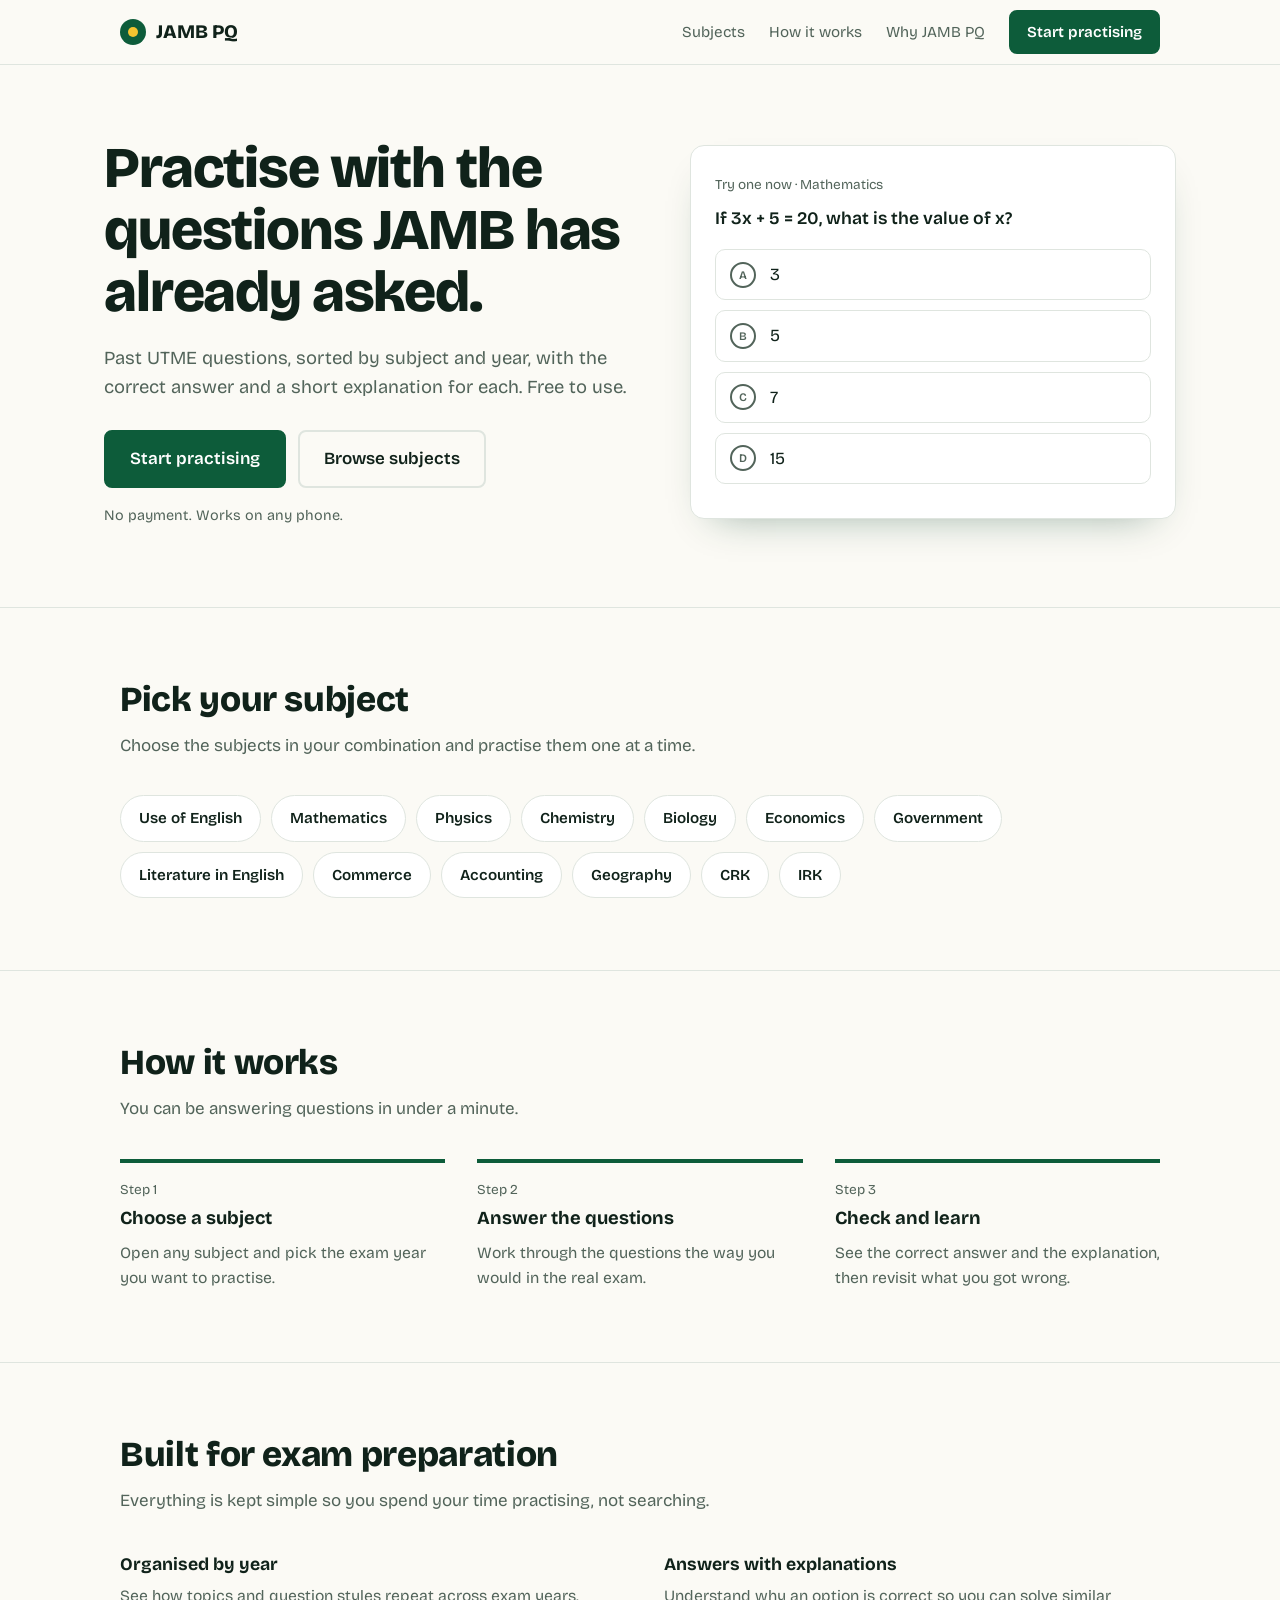
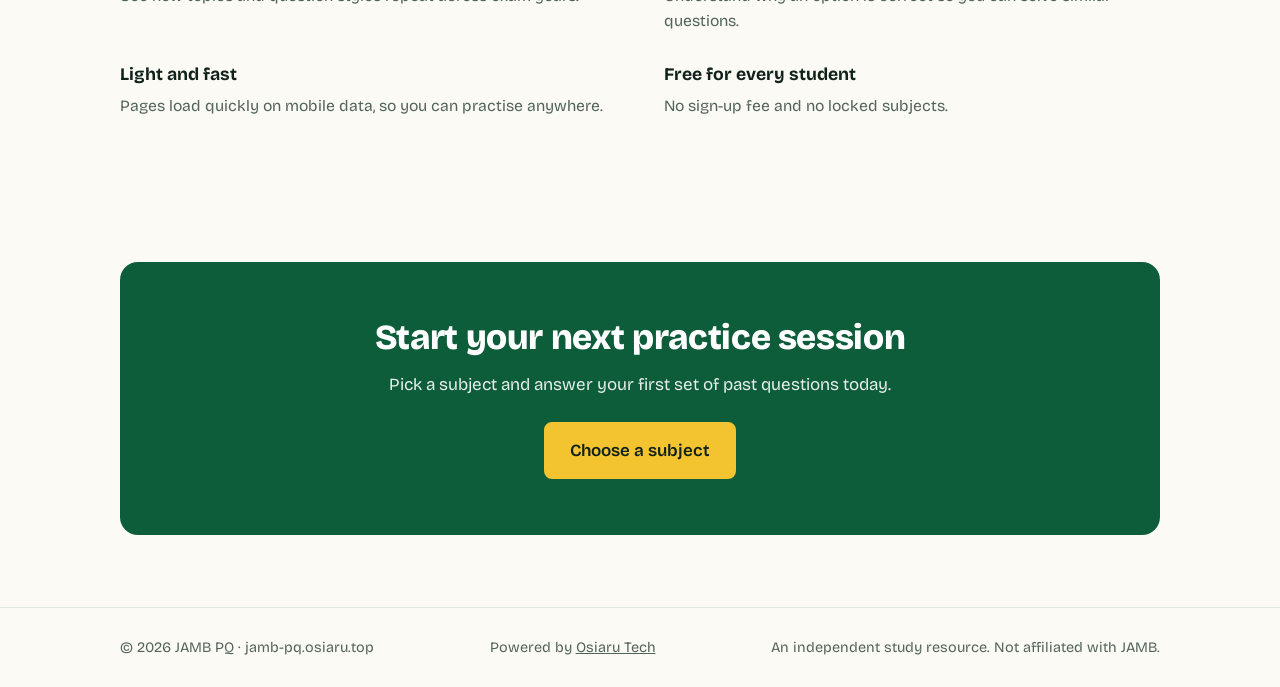
==== index.html @ 88b8f40a "s" ====
<!DOCTYPE html>
<html lang="en">
<head>
<meta charset="utf-8">
<meta name="viewport" content="width=device-width, initial-scale=1">
<title>JAMB Past Questions – Practise real exam questions, free</title>
<meta name="description" content="Practise JAMB UTME past questions by subject and year, with answers and explanations. Free.">
<link rel="preconnect" href="https://fonts.googleapis.com">
<link rel="preconnect" href="https://fonts.gstatic.com" crossorigin>
<link href="https://fonts.googleapis.com/css2?family=Bricolage+Grotesque:wght@400;600;800&display=swap" rel="stylesheet">
<style>
:root{
  --ink:#10221a; --muted:#52645a; --paper:#fbfaf5; --sheet:#ffffff;
  --green:#0d5c3a; --green-d:#08402a; --pencil:#f4c430; --line:#dfe5df;
  --ok:#0d7a44; --bad:#b3261e;
}
@media (prefers-color-scheme:dark){
  :root{--ink:#eef3ee; --muted:#a3b3a9; --paper:#0d1a13; --sheet:#14261c; --line:#26402f; --green:#2fa36b; --green-d:#53c78e;}
}
*{box-sizing:border-box;margin:0}
html{scroll-behavior:smooth}
body{font-family:"Bricolage Grotesque",system-ui,-apple-system,"Segoe UI",Roboto,sans-serif;background:var(--paper);color:var(--ink);line-height:1.6;font-size:17px}
a{color:inherit}
:focus-visible{outline:3px solid var(--pencil);outline-offset:3px}
.wrap{max-width:1080px;margin:0 auto;padding:0 20px}
header{border-bottom:1px solid var(--line)}
nav{display:flex;align-items:center;justify-content:space-between;height:64px}
.logo{font-weight:800;font-size:1.2rem;text-decoration:none;display:flex;align-items:center;gap:10px}
.logo i{width:26px;height:26px;border-radius:50%;background:var(--green);display:grid;place-items:center}
.logo i::after{content:"";width:10px;height:10px;border-radius:50%;background:var(--pencil)}
nav ul{display:flex;gap:24px;list-style:none;padding:0;align-items:center}
nav ul a{text-decoration:none;color:var(--muted);font-size:.95rem}
nav ul a:hover{color:var(--ink)}
.btn{display:inline-block;background:var(--green);color:#fff;font-weight:600;text-decoration:none;padding:13px 24px;border-radius:8px;border:2px solid var(--green);transition:background .15s}
.btn:hover{background:var(--green-d)}
.btn.ghost{background:transparent;color:var(--ink);border-color:var(--line)}
.btn.ghost:hover{border-color:var(--ink);background:transparent}
nav .btn{padding:8px 16px;color:#fff!important}

.hero{display:grid;grid-template-columns:1.05fr .95fr;gap:48px;align-items:center;padding:72px 4px 80px}
h1{font-size:clamp(2.2rem,5vw,3.6rem);line-height:1.08;font-weight:800;letter-spacing:-.02em}
.lead{color:var(--muted);font-size:1.15rem;margin:20px 0 28px;max-width:46ch}
.cta{display:flex;flex-wrap:wrap;gap:12px}
.note{margin-top:16px;font-size:.9rem;color:var(--muted)}

.sheet{background:var(--sheet);border:1px solid var(--line);border-radius:14px;padding:24px;box-shadow:0 18px 40px -24px rgba(8,64,42,.45)}
.sheet small{color:var(--muted);font-size:.85rem}
.sheet p.q{font-weight:600;font-size:1.1rem;margin:8px 0 16px}
.opt{display:flex;align-items:center;gap:14px;width:100%;text-align:left;font:inherit;color:inherit;background:transparent;border:1px solid var(--line);border-radius:10px;padding:11px 14px;margin-bottom:10px;cursor:pointer}
.opt:hover:not(:disabled){border-color:var(--green)}
.opt .b{flex:none;width:26px;height:26px;border-radius:50%;border:2px solid var(--muted);display:grid;place-items:center;font-size:.72rem;font-weight:600;color:var(--muted)}
.opt.right{border-color:var(--ok);background:rgba(13,122,68,.1)}
.opt.right .b{background:var(--ok);border-color:var(--ok);color:#fff}
.opt.wrong{border-color:var(--bad);background:rgba(179,38,30,.08)}
.opt.wrong .b{background:var(--bad);border-color:var(--bad);color:#fff}
.expl{display:none;margin-top:6px;font-size:.95rem;color:var(--muted);border-left:4px solid var(--pencil);padding-left:12px}
.expl.show{display:block}

section{padding:72px 0;border-top:1px solid var(--line)}
h2{font-size:clamp(1.6rem,3.2vw,2.2rem);line-height:1.15;font-weight:800;letter-spacing:-.01em;margin-bottom:12px}
.sub{color:var(--muted);max-width:56ch;margin-bottom:36px}

.subjects{display:flex;flex-wrap:wrap;gap:10px}
.subjects a{text-decoration:none;border:1px solid var(--line);background:var(--sheet);padding:10px 18px;border-radius:999px;font-weight:600;font-size:.95rem}
.subjects a:hover{border-color:var(--green);color:var(--green)}

.steps{display:grid;grid-template-columns:repeat(3,1fr);gap:32px;list-style:none;padding:0;counter-reset:s}
.steps li{counter-increment:s;padding-top:16px;border-top:4px solid var(--green)}
.steps li::before{content:"Step " counter(s);font-size:.85rem;color:var(--muted);display:block;margin-bottom:4px}
.steps h3{font-size:1.15rem;margin-bottom:6px}
.steps p{color:var(--muted);font-size:.98rem}

.feat{display:grid;grid-template-columns:repeat(2,1fr);gap:28px 48px}
.feat h3{font-size:1.1rem;margin-bottom:4px}
.feat p{color:var(--muted);font-size:.98rem}

.final{background:var(--green);color:#fff;border-radius:18px;padding:56px 32px;text-align:center;margin-bottom:72px}
.final h2{color:#fff}
.final p{opacity:.9;margin:0 auto 24px;max-width:48ch}
.final .btn{background:var(--pencil);border-color:var(--pencil);color:#10221a}
.final .btn:hover{background:#ffd75a}
footer{border-top:1px solid var(--line);padding:28px 0;color:var(--muted);font-size:.9rem}
footer .wrap{display:flex;flex-wrap:wrap;gap:12px;justify-content:space-between}

@media (max-width:820px){
  .hero{grid-template-columns:1fr;padding:48px 9px}
  .steps,.feat{grid-template-columns:1fr}
  nav ul li:not(:last-child){display:none}
  section{padding:56px 0}
}
@media (prefers-reduced-motion:reduce){html{scroll-behavior:auto}*{transition:none!important}}
</style>
</head>
<body>
<header>
  <div class="wrap">
    <nav aria-label="Main">
      <a class="logo" href="/"><i aria-hidden="true"></i>JAMB PQ</a>
      <ul>
        <li><a href="#subjects">Subjects</a></li>
        <li><a href="#how">How it works</a></li>
        <li><a href="#why">Why JAMB PQ</a></li>
        <li><a class="btn" href="#start">Start practising</a></li>
      </ul>
    </nav>
  </div>
</header>

<main>
  <div class="wrap hero">
    <div>
      <h1>Practise with the questions JAMB has already asked.</h1>
      <p class="lead">Past UTME questions, sorted by subject and year, with the correct answer and a short explanation for each. Free to use.</p>
      <div class="cta">
        <a class="btn" href="#start">Start practising</a>
        <a class="btn ghost" href="#subjects">Browse subjects</a>
      </div>
      <p class="note">No payment. Works on any phone.</p>
    </div>

    <div class="sheet" aria-label="Sample question">
      <small>Try one now &middot; Mathematics</small>
      <p class="q" id="qtext">If 3x + 5 = 20, what is the value of x?</p>
      <div id="opts" role="group" aria-labelledby="qtext">
        <button class="opt" data-k="A"><span class="b">A</span>3</button>
        <button class="opt" data-k="B"><span class="b">B</span>5</button>
        <button class="opt" data-k="C"><span class="b">C</span>7</button>
        <button class="opt" data-k="D"><span class="b">D</span>15</button>
      </div>
      <p class="expl" id="expl" aria-live="polite">Subtract 5 from both sides to get 3x = 15, then divide by 3. The answer is B, x = 5.</p>
    </div>
  </div>

  <section id="subjects">
    <div class="wrap">
      <h2>Pick your subject</h2>
      <p class="sub">Choose the subjects in your combination and practise them one at a time.</p>
      <div class="subjects">
        <a href="#start">Use of English</a><a href="#start">Mathematics</a><a href="#start">Physics</a>
        <a href="#start">Chemistry</a><a href="#start">Biology</a><a href="#start">Economics</a>
        <a href="#start">Government</a><a href="#start">Literature in English</a><a href="#start">Commerce</a>
        <a href="#start">Accounting</a><a href="#start">Geography</a><a href="#start">CRK</a><a href="#start">IRK</a>
      </div>
    </div>
  </section>

  <section id="how">
    <div class="wrap">
      <h2>How it works</h2>
      <p class="sub">You can be answering questions in under a minute.</p>
      <ol class="steps">
        <li><h3>Choose a subject</h3><p>Open any subject and pick the exam year you want to practise.</p></li>
        <li><h3>Answer the questions</h3><p>Work through the questions the way you would in the real exam.</p></li>
        <li><h3>Check and learn</h3><p>See the correct answer and the explanation, then revisit what you got wrong.</p></li>
      </ol>
    </div>
  </section>

  <section id="why">
    <div class="wrap">
      <h2>Built for exam preparation</h2>
      <p class="sub">Everything is kept simple so you spend your time practising, not searching.</p>
      <div class="feat">
        <div><h3>Organised by year</h3><p>See how topics and question styles repeat across exam years.</p></div>
        <div><h3>Answers with explanations</h3><p>Understand why an option is correct so you can solve similar questions.</p></div>
        <div><h3>Light and fast</h3><p>Pages load quickly on mobile data, so you can practise anywhere.</p></div>
        <div><h3>Free for every student</h3><p>No sign-up fee and no locked subjects.</p></div>
      </div>
    </div>
  </section>

  <section id="start" style="border-top:0;padding-bottom:0">
    <div class="wrap">
      <div class="final">
        <h2>Start your next practice session</h2>
        <p>Pick a subject and answer your first set of past questions today.</p>
        <a class="btn" href="#subjects">Choose a subject</a>
      </div>
    </div>
  </section>
</main>

<footer>
  <div class="wrap">
    <span>&copy; <span id="yr">2026</span> JAMB PQ &middot; jamb-pq.osiaru.top</span>
    <span>Powered by <a href="http://osiaru.top">Osiaru Tech</a></span>
    <span>An independent study resource. Not affiliated with JAMB.</span>
  </div>
</footer>

<script>
(function(){
  document.getElementById('yr').textContent = new Date().getFullYear();
  var opts = document.querySelectorAll('#opts .opt'), expl = document.getElementById('expl'), done = false;
  opts.forEach(function(o){
    o.addEventListener('click', function(){
      if(done) return; done = true;
      opts.forEach(function(x){ x.disabled = true; if(x.dataset.k === 'B') x.classList.add('right'); });
      if(o.dataset.k !== 'B') o.classList.add('wrong');
      expl.classList.add('show');
    });
  });
})();
</script>
</body>
</html>
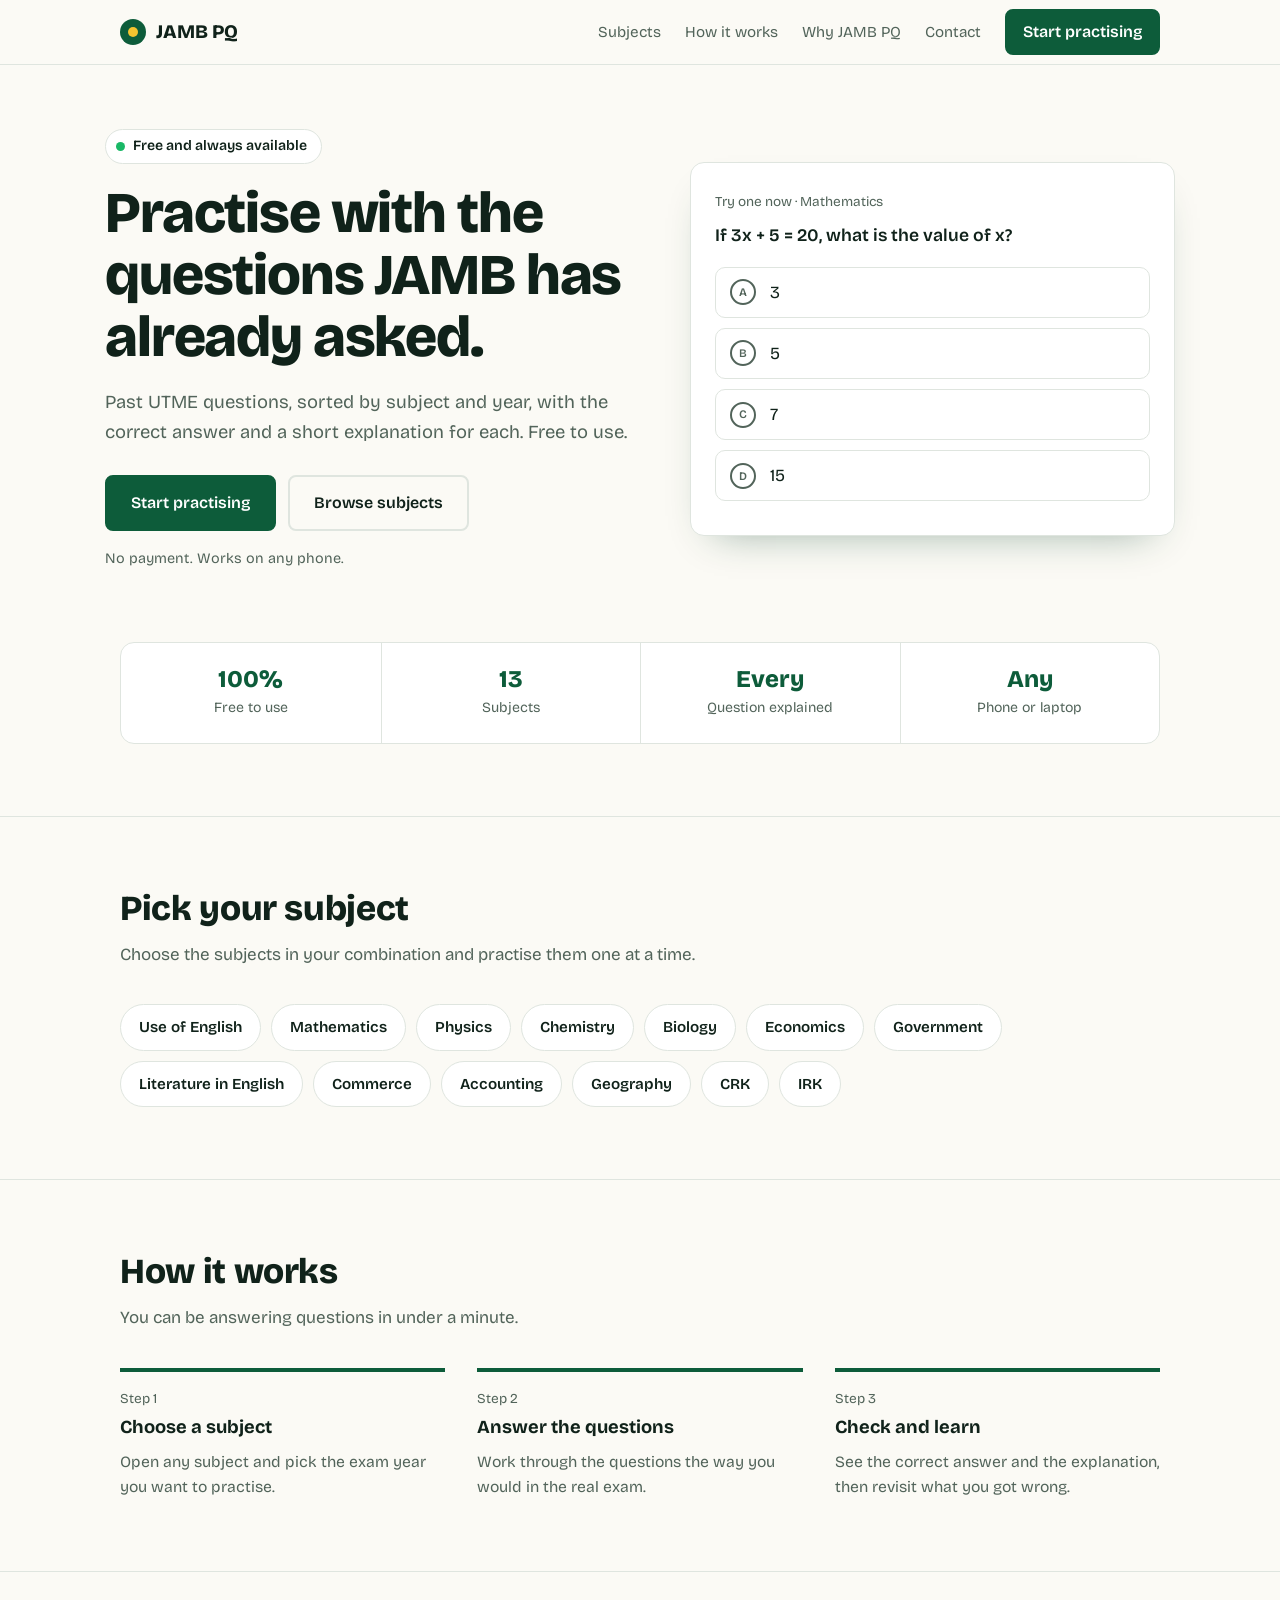
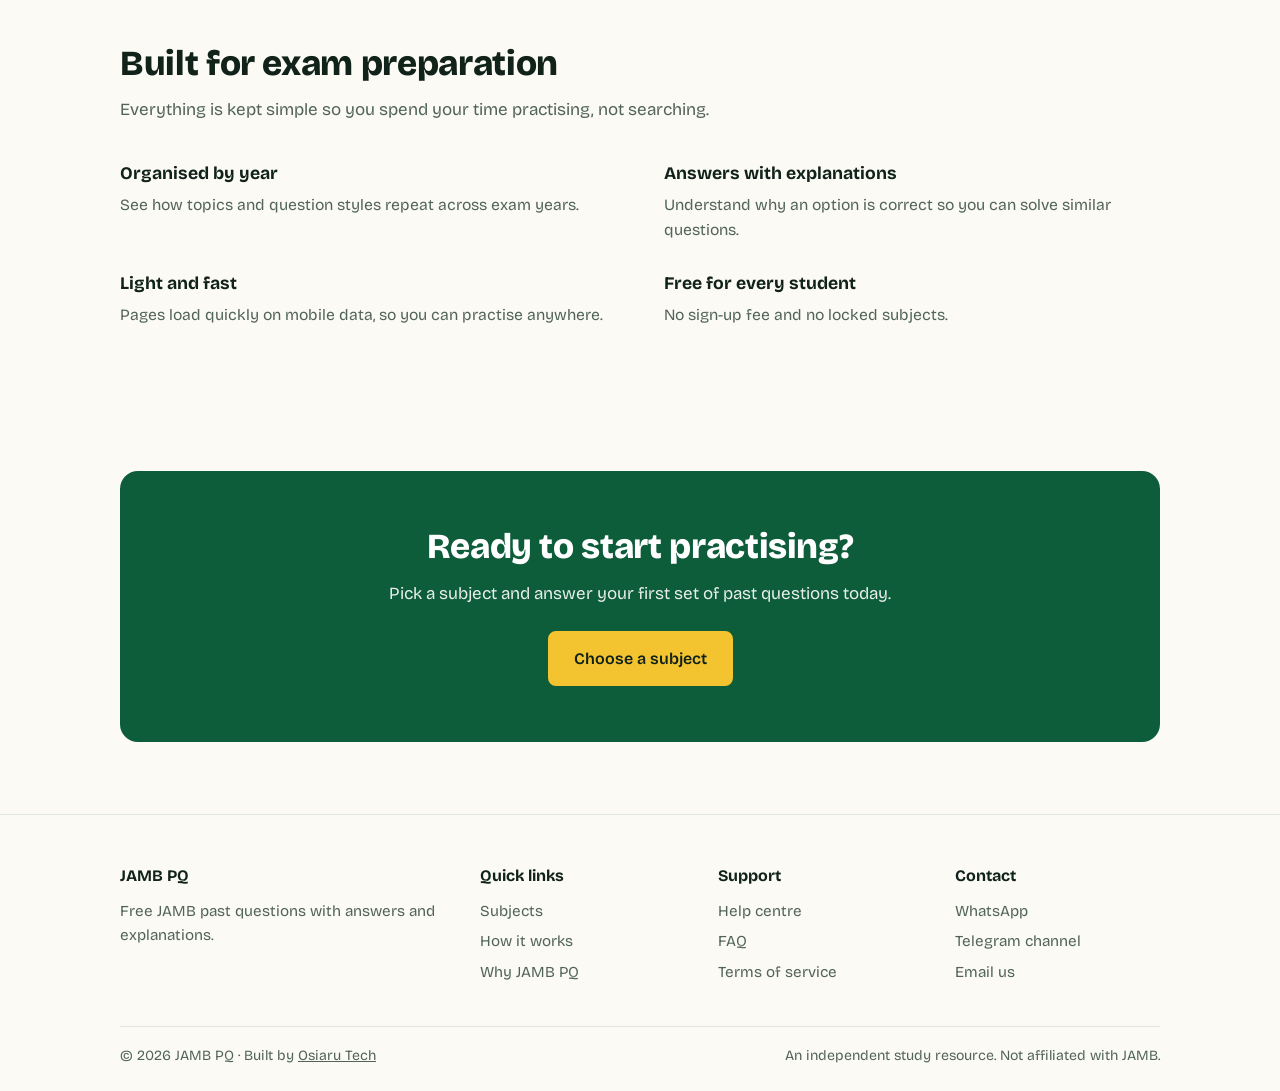
==== commit 448fbe7c: "app like" ====
--- a/index.html
+++ b/index.html
@@ -2,9 +2,41 @@
 <html lang="en">
 <head>
 <meta charset="utf-8">
-<meta name="viewport" content="width=device-width, initial-scale=1">
-<title>JAMB Past Questions – Practise real exam questions, free</title>
-<meta name="description" content="Practise JAMB UTME past questions by subject and year, with answers and explanations. Free.">
+<meta name="viewport" content="width=device-width, initial-scale=1, viewport-fit=cover">
+<meta http-equiv="X-UA-Compatible" content="IE=edge">
+<script>document.documentElement.className="js"</script>
+
+<title>Free JAMB Past Questions &amp; Answers | JAMB PQ</title>
+<meta name="description" content="Practise JAMB UTME past questions by subject and year, with answers and explanations. Free, and works on any phone.">
+<meta name="keywords" content="JAMB past questions, UTME past questions, JAMB practice, JAMB CBT, free JAMB questions">
+<meta name="author" content="Osiaru">
+<meta name="robots" content="index, follow">
+<link rel="canonical" href="https://jamb-pq.osiaru.top/">
+
+<meta property="og:title" content="Free JAMB Past Questions &amp; Answers | JAMB PQ">
+<meta property="og:description" content="Practise JAMB UTME past questions by subject and year, with answers and explanations.">
+<meta property="og:type" content="website">
+<meta property="og:url" content="https://jamb-pq.osiaru.top/">
+<meta property="og:image" content="https://jamb-pq.osiaru.top/img/og.png">
+<meta property="og:site_name" content="JAMB PQ">
+<meta name="twitter:card" content="summary_large_image">
+<meta name="twitter:title" content="Free JAMB Past Questions &amp; Answers | JAMB PQ">
+<meta name="twitter:description" content="Practise JAMB UTME past questions by subject and year, with answers and explanations.">
+<meta name="twitter:image" content="https://jamb-pq.osiaru.top/img/og.png">
+
+<meta name="theme-color" content="#0d5c3a">
+<meta name="format-detection" content="telephone=no">
+<meta name="mobile-web-app-capable" content="yes">
+<meta name="apple-mobile-web-app-capable" content="yes">
+<meta name="apple-mobile-web-app-title" content="JAMB PQ">
+<link rel="icon" href="./img/icon.png">
+<link rel="apple-touch-icon" href="./img/icon.png">
+<link rel="manifest" href="./manifest.json">
+
+<script type="application/ld+json">
+{"@context":"https://schema.org","@type":"WebSite","name":"JAMB PQ","url":"https://jamb-pq.osiaru.top/","description":"Free JAMB UTME past questions with answers and explanations."}
+</script>
+
 <link rel="preconnect" href="https://fonts.googleapis.com">
 <link rel="preconnect" href="https://fonts.gstatic.com" crossorigin>
 <link href="https://fonts.googleapis.com/css2?family=Bricolage+Grotesque:wght@400;600;800&display=swap" rel="stylesheet">
@@ -12,32 +44,42 @@
 :root{
   --ink:#10221a; --muted:#52645a; --paper:#fbfaf5; --sheet:#ffffff;
   --green:#0d5c3a; --green-d:#08402a; --pencil:#f4c430; --line:#dfe5df;
-  --ok:#0d7a44; --bad:#b3261e;
+  --ok:#0d7a44; --bad:#b3261e; --live:#19b866;
 }
 @media (prefers-color-scheme:dark){
   :root{--ink:#eef3ee; --muted:#a3b3a9; --paper:#0d1a13; --sheet:#14261c; --line:#26402f; --green:#2fa36b; --green-d:#53c78e;}
 }
 *{box-sizing:border-box;margin:0}
-html{scroll-behavior:smooth}
-body{font-family:"Bricolage Grotesque",system-ui,-apple-system,"Segoe UI",Roboto,sans-serif;background:var(--paper);color:var(--ink);line-height:1.6;font-size:17px}
+html{scroll-behavior:smooth;-webkit-text-size-adjust:100%;scroll-padding-top:72px}
+body{font-family:"Bricolage Grotesque",system-ui,-apple-system,"Segoe UI",Roboto,sans-serif;background:var(--paper);color:var(--ink);line-height:1.6;font-size:17px;overflow-x:hidden;padding-left:env(safe-area-inset-left);padding-right:env(safe-area-inset-right);padding-bottom:env(safe-area-inset-bottom)}
 a{color:inherit}
 :focus-visible{outline:3px solid var(--pencil);outline-offset:3px}
+.opt,.btn,.subjects a{-webkit-tap-highlight-color:transparent;touch-action:manipulation}
 .wrap{max-width:1080px;margin:0 auto;padding:0 20px}
-header{border-bottom:1px solid var(--line)}
-nav{display:flex;align-items:center;justify-content:space-between;height:64px}
+
+/* header: sticky, lifts on scroll */
+header{position:sticky;top:0;z-index:20;border-bottom:1px solid var(--line);background:color-mix(in srgb,var(--paper) 94%,transparent);transition:box-shadow .2s}
+header.scrolled{box-shadow:0 6px 20px -12px rgba(8,64,42,.5);-webkit-backdrop-filter:blur(10px);backdrop-filter:blur(10px)}
+nav{display:flex;align-items:center;justify-content:space-between;height:64px;position:relative}
 .logo{font-weight:800;font-size:1.2rem;text-decoration:none;display:flex;align-items:center;gap:10px}
 .logo i{width:26px;height:26px;border-radius:50%;background:var(--green);display:grid;place-items:center}
 .logo i::after{content:"";width:10px;height:10px;border-radius:50%;background:var(--pencil)}
 nav ul{display:flex;gap:24px;list-style:none;padding:0;align-items:center}
 nav ul a{text-decoration:none;color:var(--muted);font-size:.95rem}
 nav ul a:hover{color:var(--ink)}
-.btn{display:inline-block;background:var(--green);color:#fff;font-weight:600;text-decoration:none;padding:13px 24px;border-radius:8px;border:2px solid var(--green);transition:background .15s}
+.menu-btn{display:none;background:transparent;border:1px solid var(--line);color:var(--ink);width:44px;height:44px;border-radius:10px;cursor:pointer;align-items:center;justify-content:center}
+.menu-btn svg{width:22px;height:22px}
+.btn{display:inline-block;background:var(--green);color:#fff;font-weight:600;text-decoration:none;padding:13px 24px;border-radius:8px;border:2px solid var(--green);transition:background .15s;font-family:inherit;font-size:1rem;cursor:pointer}
 .btn:hover{background:var(--green-d)}
 .btn.ghost{background:transparent;color:var(--ink);border-color:var(--line)}
 .btn.ghost:hover{border-color:var(--ink);background:transparent}
 nav .btn{padding:8px 16px;color:#fff!important}
 
-.hero{display:grid;grid-template-columns:1.05fr .95fr;gap:48px;align-items:center;padding:72px 4px 80px}
+/* hero */
+.hero{display:grid;grid-template-columns:1.05fr .95fr;gap:48px;align-items:center;padding:64px 5px 72px}
+.badge{display:inline-flex;align-items:center;gap:8px;border:1px solid var(--line);background:var(--sheet);border-radius:999px;padding:5px 14px 5px 10px;font-size:.88rem;font-weight:600;margin-bottom:18px}
+.badge i{width:9px;height:9px;border-radius:50%;background:var(--live);animation:pulse 2s infinite}
+@keyframes pulse{0%{box-shadow:0 0 0 0 rgba(25,184,102,.55)}70%{box-shadow:0 0 0 8px rgba(25,184,102,0)}100%{box-shadow:0 0 0 0 rgba(25,184,102,0)}}
 h1{font-size:clamp(2.2rem,5vw,3.6rem);line-height:1.08;font-weight:800;letter-spacing:-.02em}
 .lead{color:var(--muted);font-size:1.15rem;margin:20px 0 28px;max-width:46ch}
 .cta{display:flex;flex-wrap:wrap;gap:12px}
@@ -56,6 +98,13 @@
 .expl{display:none;margin-top:6px;font-size:.95rem;color:var(--muted);border-left:4px solid var(--pencil);padding-left:12px}
 .expl.show{display:block}
 
+/* stats bar */
+.stats{display:grid;grid-template-columns:repeat(4,1fr);border:1px solid var(--line);background:var(--sheet);border-radius:14px;margin-bottom:72px}
+.stats div{padding:22px 16px;text-align:center;border-left:1px solid var(--line)}
+.stats div:first-child{border-left:0}
+.stats b{display:block;font-size:1.5rem;font-weight:800;color:var(--green);line-height:1.2}
+.stats span{font-size:.88rem;color:var(--muted)}
+
 section{padding:72px 0;border-top:1px solid var(--line)}
 h2{font-size:clamp(1.6rem,3.2vw,2.2rem);line-height:1.15;font-weight:800;letter-spacing:-.01em;margin-bottom:12px}
 .sub{color:var(--muted);max-width:56ch;margin-bottom:36px}
@@ -63,6 +112,7 @@
 .subjects{display:flex;flex-wrap:wrap;gap:10px}
 .subjects a{text-decoration:none;border:1px solid var(--line);background:var(--sheet);padding:10px 18px;border-radius:999px;font-weight:600;font-size:.95rem}
 .subjects a:hover{border-color:var(--green);color:var(--green)}
+.subjects .loading{color:var(--muted);font-weight:400}
 
 .steps{display:grid;grid-template-columns:repeat(3,1fr);gap:32px;list-style:none;padding:0;counter-reset:s}
 .steps li{counter-increment:s;padding-top:16px;border-top:4px solid var(--green)}
@@ -79,27 +129,90 @@
 .final p{opacity:.9;margin:0 auto 24px;max-width:48ch}
 .final .btn{background:var(--pencil);border-color:var(--pencil);color:#10221a}
 .final .btn:hover{background:#ffd75a}
-footer{border-top:1px solid var(--line);padding:28px 0;color:var(--muted);font-size:.9rem}
-footer .wrap{display:flex;flex-wrap:wrap;gap:12px;justify-content:space-between}
+
+/* footer */
+footer{border-top:1px solid var(--line);padding:48px 0 24px;color:var(--muted);font-size:.95rem}
+.fcols{display:grid;grid-template-columns:1.6fr 1fr 1fr 1fr;gap:32px}
+.fcols h3{color:var(--ink);font-size:1rem;margin-bottom:10px}
+.fcols ul{list-style:none;padding:0}
+.fcols li{margin-bottom:6px}
+.fcols a{text-decoration:none}
+.fcols a:hover{color:var(--green);text-decoration:underline}
+.fbrand p{max-width:34ch;margin-top:8px}
+.fbottom{margin-top:36px;padding-top:18px;border-top:1px solid var(--line);display:flex;flex-wrap:wrap;gap:8px 16px;justify-content:space-between;font-size:.88rem}
+
+/* install banner */
+.install{position:fixed;left:12px;right:12px;bottom:calc(12px + env(safe-area-inset-bottom));max-width:440px;margin:0 auto;z-index:30;background:var(--sheet);border:1px solid var(--line);border-radius:14px;box-shadow:0 14px 40px -12px rgba(0,0,0,.35);padding:12px 12px 12px 16px;display:none;align-items:center;gap:12px}
+.install.show{display:flex}
+.install p{flex:1;font-size:.92rem;line-height:1.35}
+.install .btn{padding:9px 16px;font-size:.92rem}
+.install button.x{background:transparent;border:0;color:var(--muted);font-size:1.1rem;cursor:pointer;width:32px;height:32px}
+
+/* scroll reveal (only when JS is on) */
+.js .fade-in{opacity:0;transform:translateY(14px);transition:opacity .5s ease,transform .5s ease}
+.js .fade-in.in{opacity:1;transform:none}
 
 @media (max-width:820px){
-  .hero{grid-template-columns:1fr;padding:48px 9px}
+  .hero{grid-template-columns:1fr;gap:32px;padding:36px 9px 48px}
   .steps,.feat{grid-template-columns:1fr}
-  nav ul li:not(:last-child){display:none}
-  section{padding:56px 0}
+  .steps{gap:24px}
+  .feat{gap:22px}
+  section{padding:48px 0}
+  .sub{margin-bottom:24px}
+  .stats{grid-template-columns:repeat(2,1fr);margin-bottom:48px}
+  .stats div:nth-child(3){border-left:0}
+  .stats div:nth-child(n+3){border-top:1px solid var(--line)}
+  .fcols{grid-template-columns:1fr 1fr}
+  .fbrand{grid-column:1/-1}
+  .menu-btn{display:inline-flex}
+  nav ul{display:none;position:absolute;top:100%;left:-20px;right:-20px;flex-direction:column;align-items:stretch;gap:0;background:var(--paper);border-bottom:1px solid var(--line);box-shadow:0 14px 24px -14px rgba(8,64,42,.4);padding:8px 20px 16px}
+  nav ul.open{display:flex}
+  nav ul li a{display:block;padding:13px 4px;font-size:1.05rem}
+  nav ul li:last-child{margin-top:8px}
+  nav ul li:last-child a{text-align:center;padding:14px}
 }
-@media (prefers-reduced-motion:reduce){html{scroll-behavior:auto}*{transition:none!important}}
+@media (max-width:560px){
+  body{font-size:16px}
+  .wrap{padding:0 16px}
+  nav{height:56px}
+  nav ul{left:-16px;right:-16px;padding:8px 16px 16px}
+  .logo{font-size:1.1rem}
+  h1{font-size:2.05rem;line-height:1.12}
+  .lead{font-size:1.05rem;margin:14px 0 22px}
+  .cta{flex-direction:column}
+  .cta .btn{width:100%;text-align:center;padding:15px 20px}
+  .note{text-align:center}
+  .sheet{padding:18px 16px;border-radius:12px}
+  .sheet p.q{font-size:1.05rem}
+  .opt{min-height:50px;padding:10px 12px;gap:12px}
+  .subjects{gap:8px}
+  .subjects a{padding:9px 14px;font-size:.9rem}
+  .steps li{padding-top:12px}
+  .final{padding:40px 20px;margin-bottom:48px;border-radius:14px}
+  .final .btn{width:100%;text-align:center}
+  .fcols{grid-template-columns:1fr}
+  footer{padding-top:36px}
+}
+@media (prefers-reduced-motion:reduce){
+  html{scroll-behavior:auto}
+  *{transition:none!important;animation:none!important}
+  .js .fade-in{opacity:1;transform:none}
+}
 </style>
 </head>
 <body>
-<header>
+<header id="mainHeader">
   <div class="wrap">
     <nav aria-label="Main">
       <a class="logo" href="/"><i aria-hidden="true"></i>JAMB PQ</a>
-      <ul>
+      <button class="menu-btn" id="menuBtn" aria-label="Open menu" aria-expanded="false" aria-controls="navList">
+        <svg viewBox="0 0 24 24" fill="none" stroke="currentColor" stroke-width="2.2" stroke-linecap="round" aria-hidden="true"><path d="M4 7h16M4 12h16M4 17h16"/></svg>
+      </button>
+      <ul id="navList">
         <li><a href="#subjects">Subjects</a></li>
         <li><a href="#how">How it works</a></li>
         <li><a href="#why">Why JAMB PQ</a></li>
+        <li><a href="#contact">Contact</a></li>
         <li><a class="btn" href="#start">Start practising</a></li>
       </ul>
     </nav>
@@ -109,6 +222,7 @@
 <main>
   <div class="wrap hero">
     <div>
+      <span class="badge"><i aria-hidden="true"></i>Free and always available</span>
       <h1>Practise with the questions JAMB has already asked.</h1>
       <p class="lead">Past UTME questions, sorted by subject and year, with the correct answer and a short explanation for each. Free to use.</p>
       <div class="cta">
@@ -131,48 +245,52 @@
     </div>
   </div>
 
+  <div class="wrap">
+    <div class="stats">
+      <div class="fade-in"><b>100%</b><span>Free to use</span></div>
+      <div class="fade-in"><b>13</b><span>Subjects</span></div>
+      <div class="fade-in"><b>Every</b><span>Question explained</span></div>
+      <div class="fade-in"><b>Any</b><span>Phone or laptop</span></div>
+    </div>
+  </div>
+
   <section id="subjects">
     <div class="wrap">
-      <h2>Pick your subject</h2>
-      <p class="sub">Choose the subjects in your combination and practise them one at a time.</p>
-      <div class="subjects">
-        <a href="#start">Use of English</a><a href="#start">Mathematics</a><a href="#start">Physics</a>
-        <a href="#start">Chemistry</a><a href="#start">Biology</a><a href="#start">Economics</a>
-        <a href="#start">Government</a><a href="#start">Literature in English</a><a href="#start">Commerce</a>
-        <a href="#start">Accounting</a><a href="#start">Geography</a><a href="#start">CRK</a><a href="#start">IRK</a>
-      </div>
+      <h2 class="fade-in">Pick your subject</h2>
+      <p class="sub fade-in">Choose the subjects in your combination and practise them one at a time.</p>
+      <div class="subjects" id="subjectList"><span class="loading">Loading subjects…</span></div>
     </div>
   </section>
 
   <section id="how">
     <div class="wrap">
-      <h2>How it works</h2>
-      <p class="sub">You can be answering questions in under a minute.</p>
+      <h2 class="fade-in">How it works</h2>
+      <p class="sub fade-in">You can be answering questions in under a minute.</p>
       <ol class="steps">
-        <li><h3>Choose a subject</h3><p>Open any subject and pick the exam year you want to practise.</p></li>
-        <li><h3>Answer the questions</h3><p>Work through the questions the way you would in the real exam.</p></li>
-        <li><h3>Check and learn</h3><p>See the correct answer and the explanation, then revisit what you got wrong.</p></li>
+        <li class="fade-in"><h3>Choose a subject</h3><p>Open any subject and pick the exam year you want to practise.</p></li>
+        <li class="fade-in"><h3>Answer the questions</h3><p>Work through the questions the way you would in the real exam.</p></li>
+        <li class="fade-in"><h3>Check and learn</h3><p>See the correct answer and the explanation, then revisit what you got wrong.</p></li>
       </ol>
     </div>
   </section>
 
   <section id="why">
     <div class="wrap">
-      <h2>Built for exam preparation</h2>
-      <p class="sub">Everything is kept simple so you spend your time practising, not searching.</p>
+      <h2 class="fade-in">Built for exam preparation</h2>
+      <p class="sub fade-in">Everything is kept simple so you spend your time practising, not searching.</p>
       <div class="feat">
-        <div><h3>Organised by year</h3><p>See how topics and question styles repeat across exam years.</p></div>
-        <div><h3>Answers with explanations</h3><p>Understand why an option is correct so you can solve similar questions.</p></div>
-        <div><h3>Light and fast</h3><p>Pages load quickly on mobile data, so you can practise anywhere.</p></div>
-        <div><h3>Free for every student</h3><p>No sign-up fee and no locked subjects.</p></div>
+        <div class="fade-in"><h3>Organised by year</h3><p>See how topics and question styles repeat across exam years.</p></div>
+        <div class="fade-in"><h3>Answers with explanations</h3><p>Understand why an option is correct so you can solve similar questions.</p></div>
+        <div class="fade-in"><h3>Light and fast</h3><p>Pages load quickly on mobile data, so you can practise anywhere.</p></div>
+        <div class="fade-in"><h3>Free for every student</h3><p>No sign-up fee and no locked subjects.</p></div>
       </div>
     </div>
   </section>
 
   <section id="start" style="border-top:0;padding-bottom:0">
     <div class="wrap">
-      <div class="final">
-        <h2>Start your next practice session</h2>
+      <div class="final fade-in">
+        <h2>Ready to start practising?</h2>
         <p>Pick a subject and answer your first set of past questions today.</p>
         <a class="btn" href="#subjects">Choose a subject</a>
       </div>
@@ -182,15 +300,59 @@
 
 <footer>
   <div class="wrap">
-    <span>&copy; <span id="yr">2026</span> JAMB PQ &middot; jamb-pq.osiaru.top</span>
-    <span>Powered by <a href="http://osiaru.top">Osiaru Tech</a></span>
-    <span>An independent study resource. Not affiliated with JAMB.</span>
+    <div class="fcols">
+      <div class="fbrand">
+        <h3>JAMB PQ</h3>
+        <p>Free JAMB past questions with answers and explanations.</p>
+      </div>
+      <div>
+        <h3>Quick links</h3>
+        <ul>
+          <li><a href="#subjects">Subjects</a></li>
+          <li><a href="#how">How it works</a></li>
+          <li><a href="#why">Why JAMB PQ</a></li>
+        </ul>
+      </div>
+      <div>
+        <h3>Support</h3>
+        <ul>
+          <li><a href="#">Help centre</a></li>
+          <li><a href="#">FAQ</a></li>
+          <li><a href="#">Terms of service</a></li>
+        </ul>
+      </div>
+      <div id="contact">
+        <h3>Contact</h3>
+        <ul>
+          <li><a href="#">WhatsApp</a></li>
+          <li><a href="#">Telegram channel</a></li>
+          <li><a href="#">Email us</a></li>
+        </ul>
+      </div>
+    </div>
+    <div class="fbottom">
+      <span>&copy; <span id="yr">2026</span> JAMB PQ &middot; Built by <a href="#">Osiaru Tech</a></span>
+      <span>An independent study resource. Not affiliated with JAMB.</span>
+    </div>
   </div>
 </footer>
 
+<div class="install" id="installPrompt" role="dialog" aria-label="Install JAMB PQ">
+  <p>Install JAMB PQ on your phone for quick access.</p>
+  <button class="btn" id="installBtn">Install</button>
+  <button class="x" id="installDismiss" aria-label="Dismiss">&#10005;</button>
+</div>
+
 <script>
 (function(){
+  /* ---------- config ---------- */
+  var API_URL = "";      // e.g. "https://api.example.com" – expects GET /subjects -> {data:[{name}]}
+  var APP_URL = "";      // practice app URL, e.g. "/app/". Empty keeps links on this page.
+  var FALLBACK = ["Use of English","Mathematics","Physics","Chemistry","Biology","Economics","Government","Literature in English","Commerce","Accounting","Geography","CRK","IRK"];
+
   document.getElementById('yr').textContent = new Date().getFullYear();
+
+  /* ---------- sample question ---------- */
   var opts = document.querySelectorAll('#opts .opt'), expl = document.getElementById('expl'), done = false;
   opts.forEach(function(o){
     o.addEventListener('click', function(){
@@ -200,6 +362,82 @@
       expl.classList.add('show');
     });
   });
+
+  /* ---------- subjects: API with 100-minute localStorage cache, static fallback ---------- */
+  var box = document.getElementById('subjectList');
+  function render(list){
+    box.innerHTML = "";
+    list.forEach(function(name){
+      var a = document.createElement('a');
+      a.textContent = name;
+      a.href = APP_URL ? APP_URL + "?subject=" + encodeURIComponent(name) : "#start";
+      box.appendChild(a);
+    });
+  }
+  function load(){
+    if(!API_URL){ render(FALLBACK); return; }
+    var cached = null;
+    try { cached = JSON.parse(localStorage.getItem("jambSubjects")); } catch(e){}
+    if(cached && cached.expires > Date.now()){ render(cached.data); return; }
+    fetch(API_URL + "/subjects").then(function(r){
+      if(!r.ok) throw new Error(r.status);
+      return r.json();
+    }).then(function(j){
+      var list = j.data.map(function(s){ return String(s.name).split("_").join(" "); });
+      try { localStorage.setItem("jambSubjects", JSON.stringify({expires: Date.now() + 100*60*1000, data: list})); } catch(e){}
+      render(list);
+    }).catch(function(){ render(FALLBACK); });
+  }
+  load();
+
+  /* ---------- mobile menu ---------- */
+  var btn = document.getElementById('menuBtn'), list = document.getElementById('navList');
+  function setMenu(open){
+    list.classList.toggle('open', open);
+    btn.setAttribute('aria-expanded', open);
+    btn.setAttribute('aria-label', open ? 'Close menu' : 'Open menu');
+  }
+  btn.addEventListener('click', function(e){ e.stopPropagation(); setMenu(!list.classList.contains('open')); });
+  list.addEventListener('click', function(e){ if(e.target.closest('a')) setMenu(false); });
+  document.addEventListener('click', function(e){ if(!list.contains(e.target)) setMenu(false); });
+  document.addEventListener('keydown', function(e){ if(e.key === 'Escape') setMenu(false); });
+
+  /* ---------- header lifts on scroll ---------- */
+  var header = document.getElementById('mainHeader');
+  window.addEventListener('scroll', function(){
+    header.classList.toggle('scrolled', window.scrollY > 50);
+  }, {passive:true});
+
+  /* ---------- fade in on scroll ---------- */
+  var items = document.querySelectorAll('.fade-in');
+  if('IntersectionObserver' in window){
+    var io = new IntersectionObserver(function(entries){
+      entries.forEach(function(en){
+        if(en.isIntersecting){ en.target.classList.add('in'); io.unobserve(en.target); }
+      });
+    }, {threshold:0.1});
+    items.forEach(function(el, i){ el.style.transitionDelay = (i % 4) * 70 + 'ms'; io.observe(el); });
+  } else {
+    items.forEach(function(el){ el.classList.add('in'); });
+  }
+
+  /* ---------- install prompt (shows only when the browser allows it) ---------- */
+  var deferred = null, banner = document.getElementById('installPrompt');
+  window.addEventListener('beforeinstallprompt', function(e){
+    e.preventDefault(); deferred = e;
+    var dismissed = false;
+    try { dismissed = sessionStorage.getItem('installDismissed'); } catch(err){}
+    if(!dismissed) banner.classList.add('show');
+  });
+  document.getElementById('installBtn').addEventListener('click', function(){
+    if(!deferred) return;
+    deferred.prompt();
+    deferred.userChoice.finally(function(){ deferred = null; banner.classList.remove('show'); });
+  });
+  document.getElementById('installDismiss').addEventListener('click', function(){
+    banner.classList.remove('show');
+    try { sessionStorage.setItem('installDismissed','1'); } catch(err){}
+  });
 })();
 </script>
 </body>
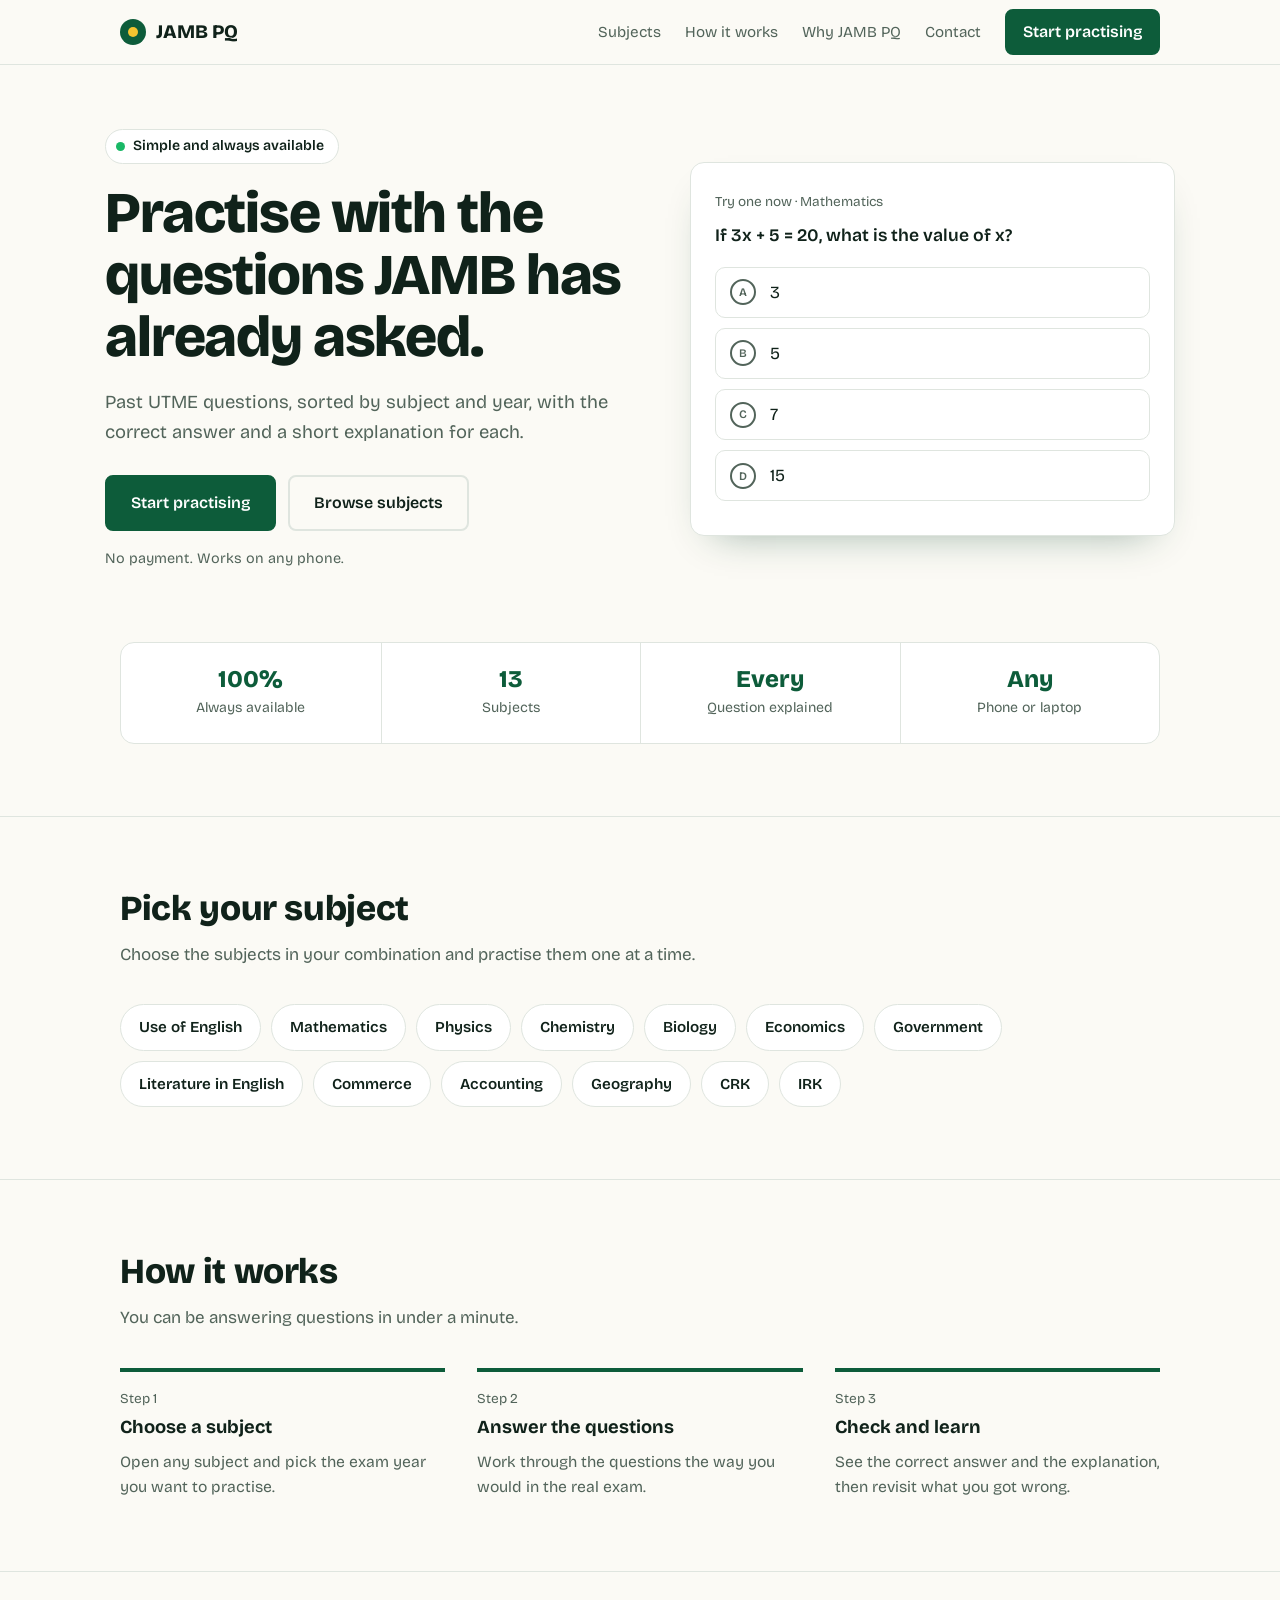
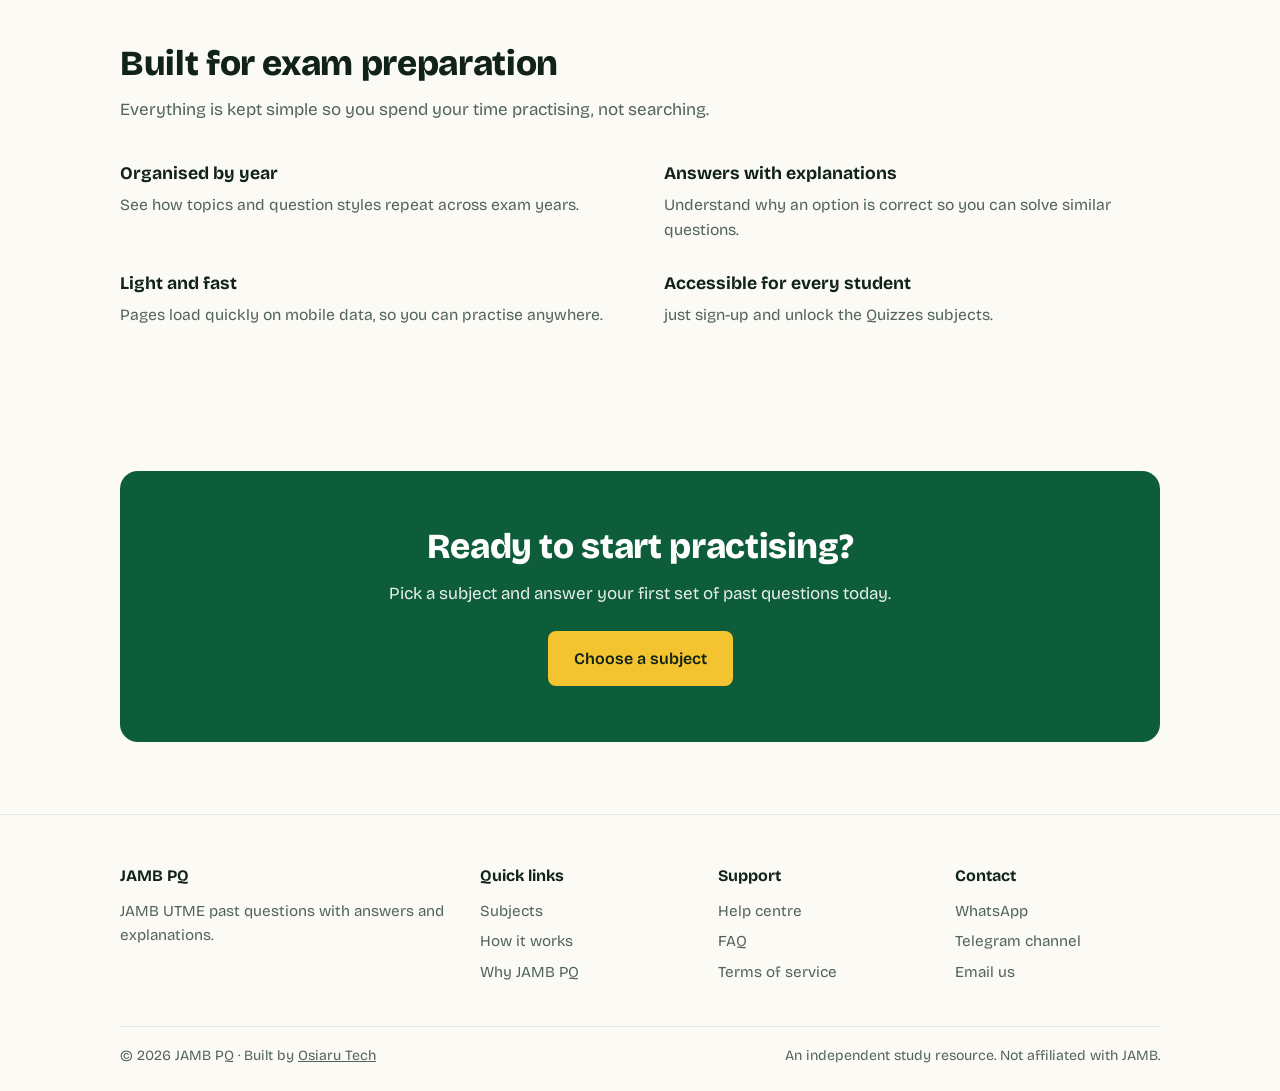
==== commit 40fd7166: "not free" ====
--- a/index.html
+++ b/index.html
@@ -6,21 +6,21 @@
 <meta http-equiv="X-UA-Compatible" content="IE=edge">
 <script>document.documentElement.className="js"</script>
 
-<title>Free JAMB Past Questions &amp; Answers | JAMB PQ</title>
-<meta name="description" content="Practise JAMB UTME past questions by subject and year, with answers and explanations. Free, and works on any phone.">
-<meta name="keywords" content="JAMB past questions, UTME past questions, JAMB practice, JAMB CBT, free JAMB questions">
+<title>JAMB Past Questions &amp; Answers | JAMB PQ</title>
+<meta name="description" content="Practise JAMB UTME past questions by subject and year, with answers and explanations. avaiable and works on any phone.">
+<meta name="keywords" content="JAMB past questions, UTME past questions, JAMB practice, JAMB CBT,JAMB questions">
 <meta name="author" content="Osiaru">
 <meta name="robots" content="index, follow">
 <link rel="canonical" href="https://jamb-pq.osiaru.top/">
 
-<meta property="og:title" content="Free JAMB Past Questions &amp; Answers | JAMB PQ">
+<meta property="og:title" content="JAMB Past Questions &amp; Answers | JAMB PQ">
 <meta property="og:description" content="Practise JAMB UTME past questions by subject and year, with answers and explanations.">
 <meta property="og:type" content="website">
 <meta property="og:url" content="https://jamb-pq.osiaru.top/">
 <meta property="og:image" content="https://jamb-pq.osiaru.top/img/og.png">
 <meta property="og:site_name" content="JAMB PQ">
 <meta name="twitter:card" content="summary_large_image">
-<meta name="twitter:title" content="Free JAMB Past Questions &amp; Answers | JAMB PQ">
+<meta name="twitter:title" content="JAMB Past Questions &amp; Answers | JAMB PQ">
 <meta name="twitter:description" content="Practise JAMB UTME past questions by subject and year, with answers and explanations.">
 <meta name="twitter:image" content="https://jamb-pq.osiaru.top/img/og.png">
 
@@ -34,7 +34,7 @@
 <link rel="manifest" href="./manifest.json">
 
 <script type="application/ld+json">
-{"@context":"https://schema.org","@type":"WebSite","name":"JAMB PQ","url":"https://jamb-pq.osiaru.top/","description":"Free JAMB UTME past questions with answers and explanations."}
+{"@context":"https://schema.org","@type":"WebSite","name":"JAMB PQ","url":"https://jamb-pq.osiaru.top/","description":"JAMB UTME past questions with answers and explanations."}
 </script>
 
 <link rel="preconnect" href="https://fonts.googleapis.com">
@@ -222,9 +222,9 @@
 <main>
   <div class="wrap hero">
     <div>
-      <span class="badge"><i aria-hidden="true"></i>Free and always available</span>
+      <span class="badge"><i aria-hidden="true"></i>Simple and always available</span>
       <h1>Practise with the questions JAMB has already asked.</h1>
-      <p class="lead">Past UTME questions, sorted by subject and year, with the correct answer and a short explanation for each. Free to use.</p>
+      <p class="lead">Past UTME questions, sorted by subject and year, with the correct answer and a short explanation for each.</p>
       <div class="cta">
         <a class="btn" href="#start">Start practising</a>
         <a class="btn ghost" href="#subjects">Browse subjects</a>
@@ -247,7 +247,7 @@
 
   <div class="wrap">
     <div class="stats">
-      <div class="fade-in"><b>100%</b><span>Free to use</span></div>
+      <div class="fade-in"><b>100%</b><span>Always available</span></div>
       <div class="fade-in"><b>13</b><span>Subjects</span></div>
       <div class="fade-in"><b>Every</b><span>Question explained</span></div>
       <div class="fade-in"><b>Any</b><span>Phone or laptop</span></div>
@@ -282,7 +282,7 @@
         <div class="fade-in"><h3>Organised by year</h3><p>See how topics and question styles repeat across exam years.</p></div>
         <div class="fade-in"><h3>Answers with explanations</h3><p>Understand why an option is correct so you can solve similar questions.</p></div>
         <div class="fade-in"><h3>Light and fast</h3><p>Pages load quickly on mobile data, so you can practise anywhere.</p></div>
-        <div class="fade-in"><h3>Free for every student</h3><p>No sign-up fee and no locked subjects.</p></div>
+        <div class="fade-in"><h3>Accessible for every student</h3><p>just sign-up and unlock the Quizzes subjects.</p></div>
       </div>
     </div>
   </section>
@@ -303,7 +303,7 @@
     <div class="fcols">
       <div class="fbrand">
         <h3>JAMB PQ</h3>
-        <p>Free JAMB past questions with answers and explanations.</p>
+        <p>JAMB UTME past questions with answers and explanations.</p>
       </div>
       <div>
         <h3>Quick links</h3>
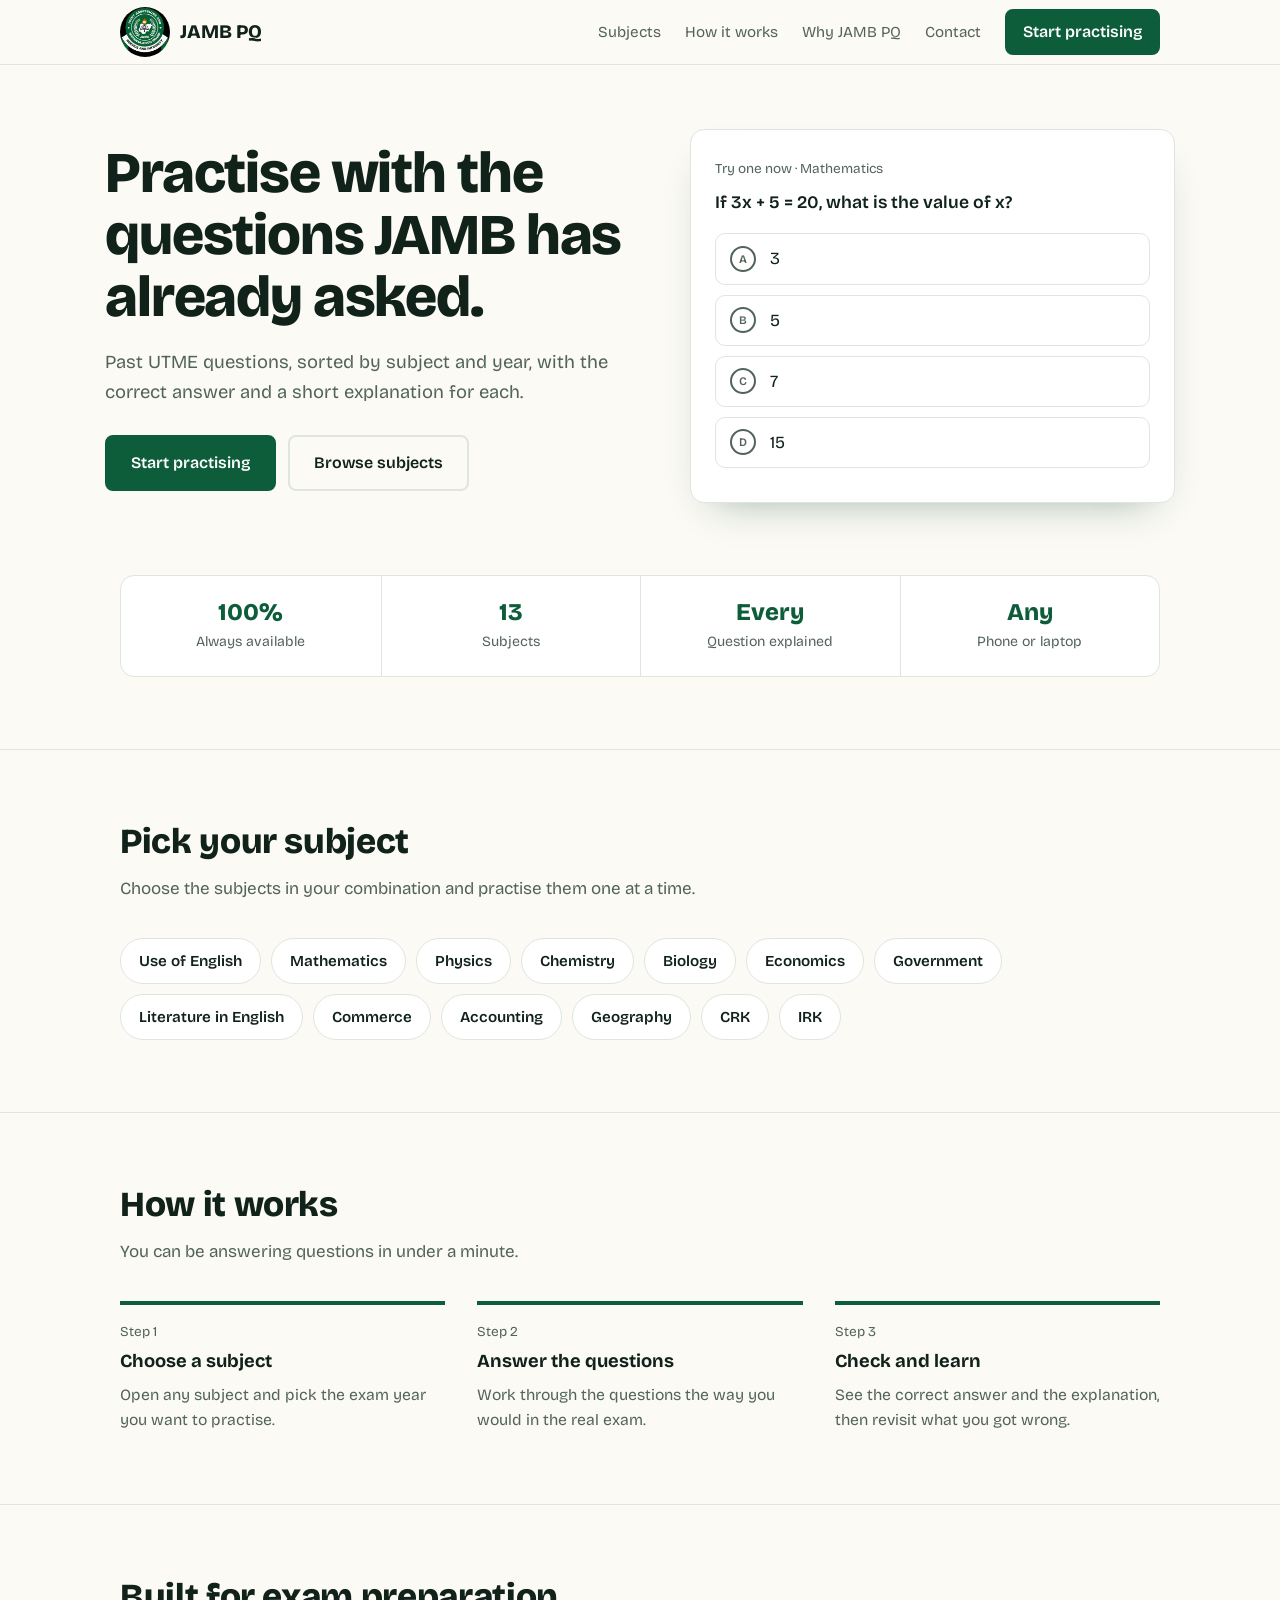
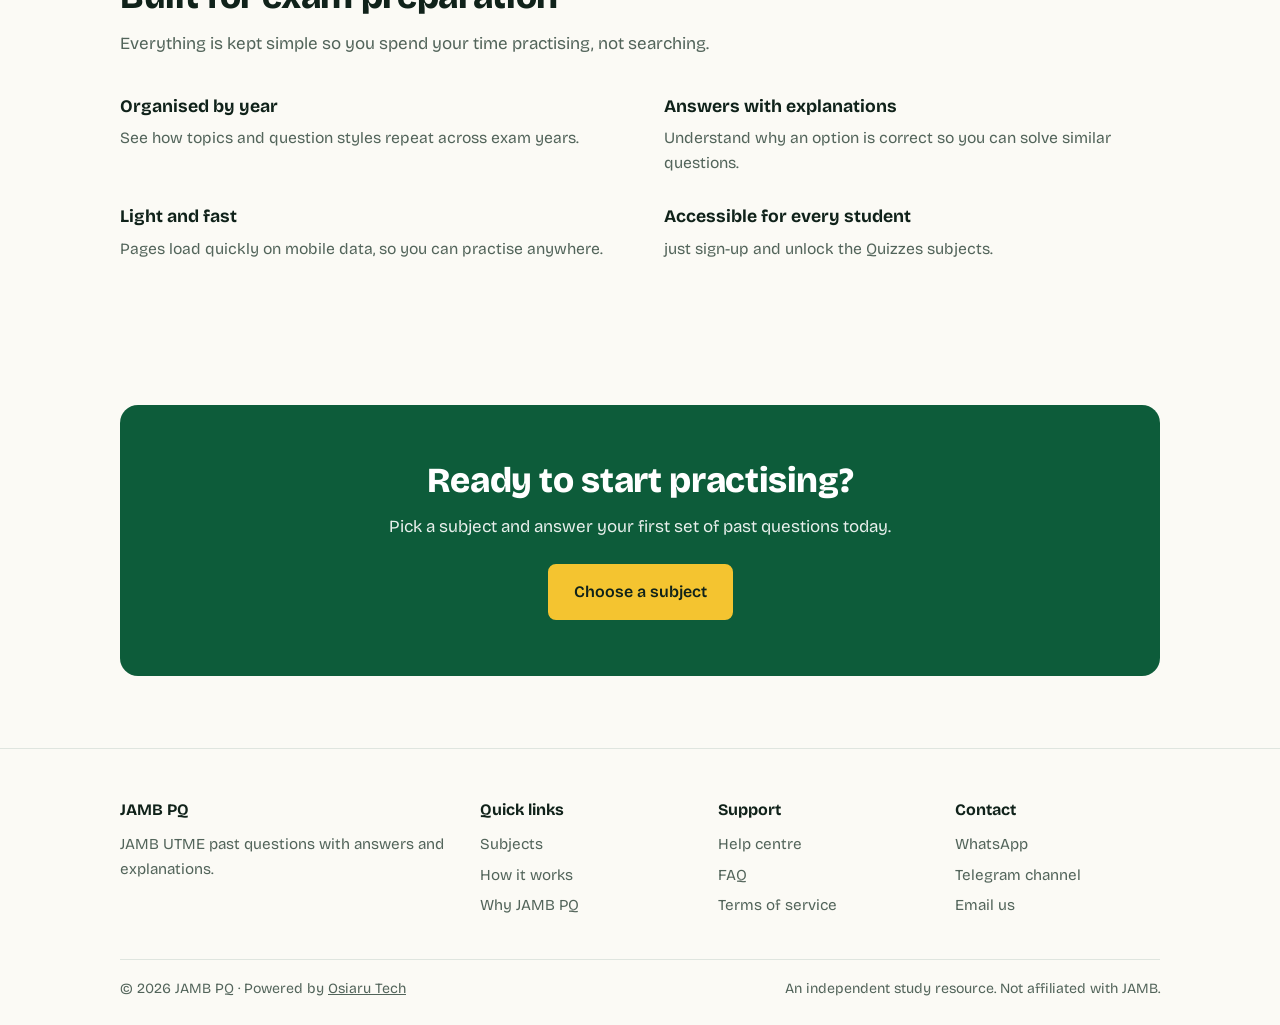
==== commit fadecebe: "ok" ====
--- a/index.html
+++ b/index.html
@@ -1,444 +1,1113 @@
 <!DOCTYPE html>
 <html lang="en">
+
 <head>
-<meta charset="utf-8">
-<meta name="viewport" content="width=device-width, initial-scale=1, viewport-fit=cover">
-<meta http-equiv="X-UA-Compatible" content="IE=edge">
-<script>document.documentElement.className="js"</script>
-
-<title>JAMB Past Questions &amp; Answers | JAMB PQ</title>
-<meta name="description" content="Practise JAMB UTME past questions by subject and year, with answers and explanations. avaiable and works on any phone.">
-<meta name="keywords" content="JAMB past questions, UTME past questions, JAMB practice, JAMB CBT,JAMB questions">
-<meta name="author" content="Osiaru">
-<meta name="robots" content="index, follow">
-<link rel="canonical" href="https://jamb-pq.osiaru.top/">
-
-<meta property="og:title" content="JAMB Past Questions &amp; Answers | JAMB PQ">
-<meta property="og:description" content="Practise JAMB UTME past questions by subject and year, with answers and explanations.">
-<meta property="og:type" content="website">
-<meta property="og:url" content="https://jamb-pq.osiaru.top/">
-<meta property="og:image" content="https://jamb-pq.osiaru.top/img/og.png">
-<meta property="og:site_name" content="JAMB PQ">
-<meta name="twitter:card" content="summary_large_image">
-<meta name="twitter:title" content="JAMB Past Questions &amp; Answers | JAMB PQ">
-<meta name="twitter:description" content="Practise JAMB UTME past questions by subject and year, with answers and explanations.">
-<meta name="twitter:image" content="https://jamb-pq.osiaru.top/img/og.png">
-
-<meta name="theme-color" content="#0d5c3a">
-<meta name="format-detection" content="telephone=no">
-<meta name="mobile-web-app-capable" content="yes">
-<meta name="apple-mobile-web-app-capable" content="yes">
-<meta name="apple-mobile-web-app-title" content="JAMB PQ">
-<link rel="icon" href="./img/icon.png">
-<link rel="apple-touch-icon" href="./img/icon.png">
-<link rel="manifest" href="./manifest.json">
-
-<script type="application/ld+json">
+  <meta charset="utf-8">
+  <meta name="viewport" content="width=device-width, initial-scale=1, viewport-fit=cover">
+  <meta http-equiv="X-UA-Compatible" content="IE=edge">
+  <script>document.documentElement.className = "js"</script>
+
+  <title>JAMB Past Questions &amp; Answers | JAMB PQ</title>
+  <meta name="description"
+    content="Practise JAMB UTME past questions by subject and year, with answers and explanations. avaiable and works on any phone.">
+  <meta name="keywords" content="JAMB past questions, UTME past questions, JAMB practice, JAMB CBT,JAMB questions">
+  <meta name="author" content="Osiaru">
+  <meta name="robots" content="index, follow">
+  <link rel="canonical" href="https://jamb-pq.osiaru.top/">
+
+  <meta property="og:title" content="JAMB Past Questions &amp; Answers | JAMB PQ">
+  <meta property="og:description"
+    content="Practise JAMB UTME past questions by subject and year, with answers and explanations.">
+  <meta property="og:type" content="website">
+  <meta property="og:url" content="https://jamb-pq.osiaru.top/">
+  <meta property="og:image" content="https://jamb-pq.osiaru.top/img/og.png">
+  <meta property="og:site_name" content="JAMB PQ">
+  <meta name="twitter:card" content="summary_large_image">
+  <meta name="twitter:title" content="JAMB Past Questions &amp; Answers | JAMB PQ">
+  <meta name="twitter:description"
+    content="Practise JAMB UTME past questions by subject and year, with answers and explanations.">
+  <meta name="twitter:image" content="https://jamb-pq.osiaru.top/img/og.png">
+
+  <meta name="theme-color" content="#0d5c3a">
+  <meta name="format-detection" content="telephone=no">
+  <meta name="mobile-web-app-capable" content="yes">
+  <meta name="apple-mobile-web-app-capable" content="yes">
+  <meta name="apple-mobile-web-app-title" content="JAMB PQ">
+  <link rel="icon" href="./img/icon.png">
+  <link rel="apple-touch-icon" href="./img/icon.png">
+  <link rel="manifest" href="./manifest.json">
+
+  <script type="application/ld+json">
 {"@context":"https://schema.org","@type":"WebSite","name":"JAMB PQ","url":"https://jamb-pq.osiaru.top/","description":"JAMB UTME past questions with answers and explanations."}
 </script>
 
-<link rel="preconnect" href="https://fonts.googleapis.com">
-<link rel="preconnect" href="https://fonts.gstatic.com" crossorigin>
-<link href="https://fonts.googleapis.com/css2?family=Bricolage+Grotesque:wght@400;600;800&display=swap" rel="stylesheet">
-<style>
-:root{
-  --ink:#10221a; --muted:#52645a; --paper:#fbfaf5; --sheet:#ffffff;
-  --green:#0d5c3a; --green-d:#08402a; --pencil:#f4c430; --line:#dfe5df;
-  --ok:#0d7a44; --bad:#b3261e; --live:#19b866;
-}
-@media (prefers-color-scheme:dark){
-  :root{--ink:#eef3ee; --muted:#a3b3a9; --paper:#0d1a13; --sheet:#14261c; --line:#26402f; --green:#2fa36b; --green-d:#53c78e;}
-}
-*{box-sizing:border-box;margin:0}
-html{scroll-behavior:smooth;-webkit-text-size-adjust:100%;scroll-padding-top:72px}
-body{font-family:"Bricolage Grotesque",system-ui,-apple-system,"Segoe UI",Roboto,sans-serif;background:var(--paper);color:var(--ink);line-height:1.6;font-size:17px;overflow-x:hidden;padding-left:env(safe-area-inset-left);padding-right:env(safe-area-inset-right);padding-bottom:env(safe-area-inset-bottom)}
-a{color:inherit}
-:focus-visible{outline:3px solid var(--pencil);outline-offset:3px}
-.opt,.btn,.subjects a{-webkit-tap-highlight-color:transparent;touch-action:manipulation}
-.wrap{max-width:1080px;margin:0 auto;padding:0 20px}
-
-/* header: sticky, lifts on scroll */
-header{position:sticky;top:0;z-index:20;border-bottom:1px solid var(--line);background:color-mix(in srgb,var(--paper) 94%,transparent);transition:box-shadow .2s}
-header.scrolled{box-shadow:0 6px 20px -12px rgba(8,64,42,.5);-webkit-backdrop-filter:blur(10px);backdrop-filter:blur(10px)}
-nav{display:flex;align-items:center;justify-content:space-between;height:64px;position:relative}
-.logo{font-weight:800;font-size:1.2rem;text-decoration:none;display:flex;align-items:center;gap:10px}
-.logo i{width:26px;height:26px;border-radius:50%;background:var(--green);display:grid;place-items:center}
-.logo i::after{content:"";width:10px;height:10px;border-radius:50%;background:var(--pencil)}
-nav ul{display:flex;gap:24px;list-style:none;padding:0;align-items:center}
-nav ul a{text-decoration:none;color:var(--muted);font-size:.95rem}
-nav ul a:hover{color:var(--ink)}
-.menu-btn{display:none;background:transparent;border:1px solid var(--line);color:var(--ink);width:44px;height:44px;border-radius:10px;cursor:pointer;align-items:center;justify-content:center}
-.menu-btn svg{width:22px;height:22px}
-.btn{display:inline-block;background:var(--green);color:#fff;font-weight:600;text-decoration:none;padding:13px 24px;border-radius:8px;border:2px solid var(--green);transition:background .15s;font-family:inherit;font-size:1rem;cursor:pointer}
-.btn:hover{background:var(--green-d)}
-.btn.ghost{background:transparent;color:var(--ink);border-color:var(--line)}
-.btn.ghost:hover{border-color:var(--ink);background:transparent}
-nav .btn{padding:8px 16px;color:#fff!important}
-
-/* hero */
-.hero{display:grid;grid-template-columns:1.05fr .95fr;gap:48px;align-items:center;padding:64px 5px 72px}
-.badge{display:inline-flex;align-items:center;gap:8px;border:1px solid var(--line);background:var(--sheet);border-radius:999px;padding:5px 14px 5px 10px;font-size:.88rem;font-weight:600;margin-bottom:18px}
-.badge i{width:9px;height:9px;border-radius:50%;background:var(--live);animation:pulse 2s infinite}
-@keyframes pulse{0%{box-shadow:0 0 0 0 rgba(25,184,102,.55)}70%{box-shadow:0 0 0 8px rgba(25,184,102,0)}100%{box-shadow:0 0 0 0 rgba(25,184,102,0)}}
-h1{font-size:clamp(2.2rem,5vw,3.6rem);line-height:1.08;font-weight:800;letter-spacing:-.02em}
-.lead{color:var(--muted);font-size:1.15rem;margin:20px 0 28px;max-width:46ch}
-.cta{display:flex;flex-wrap:wrap;gap:12px}
-.note{margin-top:16px;font-size:.9rem;color:var(--muted)}
-
-.sheet{background:var(--sheet);border:1px solid var(--line);border-radius:14px;padding:24px;box-shadow:0 18px 40px -24px rgba(8,64,42,.45)}
-.sheet small{color:var(--muted);font-size:.85rem}
-.sheet p.q{font-weight:600;font-size:1.1rem;margin:8px 0 16px}
-.opt{display:flex;align-items:center;gap:14px;width:100%;text-align:left;font:inherit;color:inherit;background:transparent;border:1px solid var(--line);border-radius:10px;padding:11px 14px;margin-bottom:10px;cursor:pointer}
-.opt:hover:not(:disabled){border-color:var(--green)}
-.opt .b{flex:none;width:26px;height:26px;border-radius:50%;border:2px solid var(--muted);display:grid;place-items:center;font-size:.72rem;font-weight:600;color:var(--muted)}
-.opt.right{border-color:var(--ok);background:rgba(13,122,68,.1)}
-.opt.right .b{background:var(--ok);border-color:var(--ok);color:#fff}
-.opt.wrong{border-color:var(--bad);background:rgba(179,38,30,.08)}
-.opt.wrong .b{background:var(--bad);border-color:var(--bad);color:#fff}
-.expl{display:none;margin-top:6px;font-size:.95rem;color:var(--muted);border-left:4px solid var(--pencil);padding-left:12px}
-.expl.show{display:block}
-
-/* stats bar */
-.stats{display:grid;grid-template-columns:repeat(4,1fr);border:1px solid var(--line);background:var(--sheet);border-radius:14px;margin-bottom:72px}
-.stats div{padding:22px 16px;text-align:center;border-left:1px solid var(--line)}
-.stats div:first-child{border-left:0}
-.stats b{display:block;font-size:1.5rem;font-weight:800;color:var(--green);line-height:1.2}
-.stats span{font-size:.88rem;color:var(--muted)}
-
-section{padding:72px 0;border-top:1px solid var(--line)}
-h2{font-size:clamp(1.6rem,3.2vw,2.2rem);line-height:1.15;font-weight:800;letter-spacing:-.01em;margin-bottom:12px}
-.sub{color:var(--muted);max-width:56ch;margin-bottom:36px}
-
-.subjects{display:flex;flex-wrap:wrap;gap:10px}
-.subjects a{text-decoration:none;border:1px solid var(--line);background:var(--sheet);padding:10px 18px;border-radius:999px;font-weight:600;font-size:.95rem}
-.subjects a:hover{border-color:var(--green);color:var(--green)}
-.subjects .loading{color:var(--muted);font-weight:400}
-
-.steps{display:grid;grid-template-columns:repeat(3,1fr);gap:32px;list-style:none;padding:0;counter-reset:s}
-.steps li{counter-increment:s;padding-top:16px;border-top:4px solid var(--green)}
-.steps li::before{content:"Step " counter(s);font-size:.85rem;color:var(--muted);display:block;margin-bottom:4px}
-.steps h3{font-size:1.15rem;margin-bottom:6px}
-.steps p{color:var(--muted);font-size:.98rem}
-
-.feat{display:grid;grid-template-columns:repeat(2,1fr);gap:28px 48px}
-.feat h3{font-size:1.1rem;margin-bottom:4px}
-.feat p{color:var(--muted);font-size:.98rem}
-
-.final{background:var(--green);color:#fff;border-radius:18px;padding:56px 32px;text-align:center;margin-bottom:72px}
-.final h2{color:#fff}
-.final p{opacity:.9;margin:0 auto 24px;max-width:48ch}
-.final .btn{background:var(--pencil);border-color:var(--pencil);color:#10221a}
-.final .btn:hover{background:#ffd75a}
-
-/* footer */
-footer{border-top:1px solid var(--line);padding:48px 0 24px;color:var(--muted);font-size:.95rem}
-.fcols{display:grid;grid-template-columns:1.6fr 1fr 1fr 1fr;gap:32px}
-.fcols h3{color:var(--ink);font-size:1rem;margin-bottom:10px}
-.fcols ul{list-style:none;padding:0}
-.fcols li{margin-bottom:6px}
-.fcols a{text-decoration:none}
-.fcols a:hover{color:var(--green);text-decoration:underline}
-.fbrand p{max-width:34ch;margin-top:8px}
-.fbottom{margin-top:36px;padding-top:18px;border-top:1px solid var(--line);display:flex;flex-wrap:wrap;gap:8px 16px;justify-content:space-between;font-size:.88rem}
-
-/* install banner */
-.install{position:fixed;left:12px;right:12px;bottom:calc(12px + env(safe-area-inset-bottom));max-width:440px;margin:0 auto;z-index:30;background:var(--sheet);border:1px solid var(--line);border-radius:14px;box-shadow:0 14px 40px -12px rgba(0,0,0,.35);padding:12px 12px 12px 16px;display:none;align-items:center;gap:12px}
-.install.show{display:flex}
-.install p{flex:1;font-size:.92rem;line-height:1.35}
-.install .btn{padding:9px 16px;font-size:.92rem}
-.install button.x{background:transparent;border:0;color:var(--muted);font-size:1.1rem;cursor:pointer;width:32px;height:32px}
-
-/* scroll reveal (only when JS is on) */
-.js .fade-in{opacity:0;transform:translateY(14px);transition:opacity .5s ease,transform .5s ease}
-.js .fade-in.in{opacity:1;transform:none}
-
-@media (max-width:820px){
-  .hero{grid-template-columns:1fr;gap:32px;padding:36px 9px 48px}
-  .steps,.feat{grid-template-columns:1fr}
-  .steps{gap:24px}
-  .feat{gap:22px}
-  section{padding:48px 0}
-  .sub{margin-bottom:24px}
-  .stats{grid-template-columns:repeat(2,1fr);margin-bottom:48px}
-  .stats div:nth-child(3){border-left:0}
-  .stats div:nth-child(n+3){border-top:1px solid var(--line)}
-  .fcols{grid-template-columns:1fr 1fr}
-  .fbrand{grid-column:1/-1}
-  .menu-btn{display:inline-flex}
-  nav ul{display:none;position:absolute;top:100%;left:-20px;right:-20px;flex-direction:column;align-items:stretch;gap:0;background:var(--paper);border-bottom:1px solid var(--line);box-shadow:0 14px 24px -14px rgba(8,64,42,.4);padding:8px 20px 16px}
-  nav ul.open{display:flex}
-  nav ul li a{display:block;padding:13px 4px;font-size:1.05rem}
-  nav ul li:last-child{margin-top:8px}
-  nav ul li:last-child a{text-align:center;padding:14px}
-}
-@media (max-width:560px){
-  body{font-size:16px}
-  .wrap{padding:0 16px}
-  nav{height:56px}
-  nav ul{left:-16px;right:-16px;padding:8px 16px 16px}
-  .logo{font-size:1.1rem}
-  h1{font-size:2.05rem;line-height:1.12}
-  .lead{font-size:1.05rem;margin:14px 0 22px}
-  .cta{flex-direction:column}
-  .cta .btn{width:100%;text-align:center;padding:15px 20px}
-  .note{text-align:center}
-  .sheet{padding:18px 16px;border-radius:12px}
-  .sheet p.q{font-size:1.05rem}
-  .opt{min-height:50px;padding:10px 12px;gap:12px}
-  .subjects{gap:8px}
-  .subjects a{padding:9px 14px;font-size:.9rem}
-  .steps li{padding-top:12px}
-  .final{padding:40px 20px;margin-bottom:48px;border-radius:14px}
-  .final .btn{width:100%;text-align:center}
-  .fcols{grid-template-columns:1fr}
-  footer{padding-top:36px}
-}
-@media (prefers-reduced-motion:reduce){
-  html{scroll-behavior:auto}
-  *{transition:none!important;animation:none!important}
-  .js .fade-in{opacity:1;transform:none}
-}
-</style>
+  <link rel="preconnect" href="https://fonts.googleapis.com">
+  <link rel="preconnect" href="https://fonts.gstatic.com" crossorigin>
+  <link href="https://fonts.googleapis.com/css2?family=Bricolage+Grotesque:wght@400;600;800&display=swap"
+    rel="stylesheet">
+  <style>
+    :root {
+      --ink: #10221a;
+      --muted: #52645a;
+      --paper: #fbfaf5;
+      --sheet: #ffffff;
+      --green: #0d5c3a;
+      --green-d: #08402a;
+      --pencil: #f4c430;
+      --line: #dfe5df;
+      --ok: #0d7a44;
+      --bad: #b3261e;
+      --live: #19b866;
+    }
+
+    @media (prefers-color-scheme:dark) {
+      :root {
+        --ink: #eef3ee;
+        --muted: #a3b3a9;
+        --paper: #0d1a13;
+        --sheet: #14261c;
+        --line: #26402f;
+        --green: #2fa36b;
+        --green-d: #53c78e;
+      }
+    }
+
+    * {
+      box-sizing: border-box;
+      margin: 0
+    }
+
+    html {
+      scroll-behavior: smooth;
+      -webkit-text-size-adjust: 100%;
+      scroll-padding-top: 72px
+    }
+
+    body {
+      font-family: "Bricolage Grotesque", system-ui, -apple-system, "Segoe UI", Roboto, sans-serif;
+      background: var(--paper);
+      color: var(--ink);
+      line-height: 1.6;
+      font-size: 17px;
+      overflow-x: hidden;
+      padding-left: env(safe-area-inset-left);
+      padding-right: env(safe-area-inset-right);
+      padding-bottom: env(safe-area-inset-bottom)
+    }
+
+    a {
+      color: inherit
+    }
+
+    :focus-visible {
+      outline: 3px solid var(--pencil);
+      outline-offset: 3px
+    }
+
+    .opt,
+    .btn,
+    .subjects a {
+      -webkit-tap-highlight-color: transparent;
+      touch-action: manipulation
+    }
+
+    .wrap {
+      max-width: 1080px;
+      margin: 0 auto;
+      padding: 0 20px
+    }
+
+    /* header: sticky, lifts on scroll */
+    header {
+      position: sticky;
+      top: 0;
+      z-index: 20;
+      border-bottom: 1px solid var(--line);
+      background: color-mix(in srgb, var(--paper) 94%, transparent);
+      transition: box-shadow .2s
+    }
+
+    header.scrolled {
+      box-shadow: 0 6px 20px -12px rgba(8, 64, 42, .5);
+      -webkit-backdrop-filter: blur(10px);
+      backdrop-filter: blur(10px)
+    }
+
+    nav {
+      display: flex;
+      align-items: center;
+      justify-content: space-between;
+      height: 64px;
+      position: relative
+    }
+
+    .logo {
+      font-weight: 800;
+      font-size: 1.2rem;
+      text-decoration: none;
+      display: flex;
+      align-items: center;
+      gap: 10px
+    }
+
+    .logo img {
+      width: 50px;
+      height: 50px;
+      border-radius: 50%;
+      background: var(--green);
+      display: grid;
+      place-items: center
+    }
+/* 
+    .logo i::after {
+      content: "";
+      width: 10px;
+      height: 10px;
+      border-radius: 50%;
+      background: var(--pencil)
+    } */
+
+    nav ul {
+      display: flex;
+      gap: 24px;
+      list-style: none;
+      padding: 0;
+      align-items: center
+    }
+
+    nav ul a {
+      text-decoration: none;
+      color: var(--muted);
+      font-size: .95rem
+    }
+
+    nav ul a:hover {
+      color: var(--ink)
+    }
+
+    .menu-btn {
+      display: none;
+      background: transparent;
+      border: 1px solid var(--line);
+      color: var(--ink);
+      width: 44px;
+      height: 44px;
+      border-radius: 10px;
+      cursor: pointer;
+      align-items: center;
+      justify-content: center
+    }
+
+    .menu-btn svg {
+      width: 22px;
+      height: 22px
+    }
+
+    .btn {
+      display: inline-block;
+      background: var(--green);
+      color: #fff;
+      font-weight: 600;
+      text-decoration: none;
+      padding: 13px 24px;
+      border-radius: 8px;
+      border: 2px solid var(--green);
+      transition: background .15s;
+      font-family: inherit;
+      font-size: 1rem;
+      cursor: pointer
+    }
+
+    .btn:hover {
+      background: var(--green-d)
+    }
+
+    .btn.ghost {
+      background: transparent;
+      color: var(--ink);
+      border-color: var(--line)
+    }
+
+    .btn.ghost:hover {
+      border-color: var(--ink);
+      background: transparent
+    }
+
+    nav .btn {
+      padding: 8px 16px;
+      color: #fff !important
+    }
+
+    /* hero */
+    .hero {
+      display: grid;
+      grid-template-columns: 1.05fr .95fr;
+      gap: 48px;
+      align-items: center;
+      padding: 64px 5px 72px
+    }
+
+   
+
+
+    @keyframes pulse {
+      0% {
+        box-shadow: 0 0 0 0 rgba(25, 184, 102, .55)
+      }
+
+      70% {
+        box-shadow: 0 0 0 8px rgba(25, 184, 102, 0)
+      }
+
+      100% {
+        box-shadow: 0 0 0 0 rgba(25, 184, 102, 0)
+      }
+    }
+
+    h1 {
+      font-size: clamp(2.2rem, 5vw, 3.6rem);
+      line-height: 1.08;
+      font-weight: 800;
+      letter-spacing: -.02em
+    }
+
+    .lead {
+      color: var(--muted);
+      font-size: 1.15rem;
+      margin: 20px 0 28px;
+      max-width: 46ch
+    }
+
+    .cta {
+      display: flex;
+      flex-wrap: wrap;
+      gap: 12px
+    }
+
+    .note {
+      margin-top: 16px;
+      font-size: .9rem;
+      color: var(--muted)
+    }
+
+    .sheet {
+      background: var(--sheet);
+      border: 1px solid var(--line);
+      border-radius: 14px;
+      padding: 24px;
+      box-shadow: 0 18px 40px -24px rgba(8, 64, 42, .45)
+    }
+
+    .sheet small {
+      color: var(--muted);
+      font-size: .85rem
+    }
+
+    .sheet p.q {
+      font-weight: 600;
+      font-size: 1.1rem;
+      margin: 8px 0 16px
+    }
+
+    .opt {
+      display: flex;
+      align-items: center;
+      gap: 14px;
+      width: 100%;
+      text-align: left;
+      font: inherit;
+      color: inherit;
+      background: transparent;
+      border: 1px solid var(--line);
+      border-radius: 10px;
+      padding: 11px 14px;
+      margin-bottom: 10px;
+      cursor: pointer
+    }
+
+    .opt:hover:not(:disabled) {
+      border-color: var(--green)
+    }
+
+    .opt .b {
+      flex: none;
+      width: 26px;
+      height: 26px;
+      border-radius: 50%;
+      border: 2px solid var(--muted);
+      display: grid;
+      place-items: center;
+      font-size: .72rem;
+      font-weight: 600;
+      color: var(--muted)
+    }
+
+    .opt.right {
+      border-color: var(--ok);
+      background: rgba(13, 122, 68, .1)
+    }
+
+    .opt.right .b {
+      background: var(--ok);
+      border-color: var(--ok);
+      color: #fff
+    }
+
+    .opt.wrong {
+      border-color: var(--bad);
+      background: rgba(179, 38, 30, .08)
+    }
+
+    .opt.wrong .b {
+      background: var(--bad);
+      border-color: var(--bad);
+      color: #fff
+    }
+
+    .expl {
+      display: none;
+      margin-top: 6px;
+      font-size: .95rem;
+      color: var(--muted);
+      border-left: 4px solid var(--pencil);
+      padding-left: 12px
+    }
+
+    .expl.show {
+      display: block
+    }
+
+    /* stats bar */
+    .stats {
+      display: grid;
+      grid-template-columns: repeat(4, 1fr);
+      border: 1px solid var(--line);
+      background: var(--sheet);
+      border-radius: 14px;
+      margin-bottom: 72px
+    }
+
+    .stats div {
+      padding: 22px 16px;
+      text-align: center;
+      border-left: 1px solid var(--line)
+    }
+
+    .stats div:first-child {
+      border-left: 0
+    }
+
+    .stats b {
+      display: block;
+      font-size: 1.5rem;
+      font-weight: 800;
+      color: var(--green);
+      line-height: 1.2
+    }
+
+    .stats span {
+      font-size: .88rem;
+      color: var(--muted)
+    }
+
+    section {
+      padding: 72px 0;
+      border-top: 1px solid var(--line)
+    }
+
+    h2 {
+      font-size: clamp(1.6rem, 3.2vw, 2.2rem);
+      line-height: 1.15;
+      font-weight: 800;
+      letter-spacing: -.01em;
+      margin-bottom: 12px
+    }
+
+    .sub {
+      color: var(--muted);
+      max-width: 56ch;
+      margin-bottom: 36px
+    }
+
+    .subjects {
+      display: flex;
+      flex-wrap: wrap;
+      gap: 10px
+    }
+
+    .subjects a {
+      text-decoration: none;
+      border: 1px solid var(--line);
+      background: var(--sheet);
+      padding: 10px 18px;
+      border-radius: 999px;
+      font-weight: 600;
+      font-size: .95rem
+    }
+
+    .subjects a:hover {
+      border-color: var(--green);
+      color: var(--green)
+    }
+
+    .subjects .loading {
+      color: var(--muted);
+      font-weight: 400
+    }
+
+    .steps {
+      display: grid;
+      grid-template-columns: repeat(3, 1fr);
+      gap: 32px;
+      list-style: none;
+      padding: 0;
+      counter-reset: s
+    }
+
+    .steps li {
+      counter-increment: s;
+      padding-top: 16px;
+      border-top: 4px solid var(--green)
+    }
+
+    .steps li::before {
+      content: "Step " counter(s);
+      font-size: .85rem;
+      color: var(--muted);
+      display: block;
+      margin-bottom: 4px
+    }
+
+    .steps h3 {
+      font-size: 1.15rem;
+      margin-bottom: 6px
+    }
+
+    .steps p {
+      color: var(--muted);
+      font-size: .98rem
+    }
+
+    .feat {
+      display: grid;
+      grid-template-columns: repeat(2, 1fr);
+      gap: 28px 48px
+    }
+
+    .feat h3 {
+      font-size: 1.1rem;
+      margin-bottom: 4px
+    }
+
+    .feat p {
+      color: var(--muted);
+      font-size: .98rem
+    }
+
+    .final {
+      background: var(--green);
+      color: #fff;
+      border-radius: 18px;
+      padding: 56px 32px;
+      text-align: center;
+      margin-bottom: 72px
+    }
+
+    .final h2 {
+      color: #fff
+    }
+
+    .final p {
+      opacity: .9;
+      margin: 0 auto 24px;
+      max-width: 48ch
+    }
+
+    .final .btn {
+      background: var(--pencil);
+      border-color: var(--pencil);
+      color: #10221a
+    }
+
+    .final .btn:hover {
+      background: #ffd75a
+    }
+
+    /* footer */
+    footer {
+      border-top: 1px solid var(--line);
+      padding: 48px 0 24px;
+      color: var(--muted);
+      font-size: .95rem
+    }
+
+    .fcols {
+      display: grid;
+      grid-template-columns: 1.6fr 1fr 1fr 1fr;
+      gap: 32px
+    }
+
+    .fcols h3 {
+      color: var(--ink);
+      font-size: 1rem;
+      margin-bottom: 10px
+    }
+
+    .fcols ul {
+      list-style: none;
+      padding: 0
+    }
+
+    .fcols li {
+      margin-bottom: 6px
+    }
+
+    .fcols a {
+      text-decoration: none
+    }
+
+    .fcols a:hover {
+      color: var(--green);
+      text-decoration: underline
+    }
+
+    .fbrand p {
+      max-width: 34ch;
+      margin-top: 8px
+    }
+
+    .fbottom {
+      margin-top: 36px;
+      padding-top: 18px;
+      border-top: 1px solid var(--line);
+      display: flex;
+      flex-wrap: wrap;
+      gap: 8px 16px;
+      justify-content: space-between;
+      font-size: .88rem
+    }
+
+    /* install banner */
+    .install {
+      position: fixed;
+      left: 12px;
+      right: 12px;
+      bottom: calc(12px + env(safe-area-inset-bottom));
+      max-width: 440px;
+      margin: 0 auto;
+      z-index: 30;
+      background: var(--sheet);
+      border: 1px solid var(--line);
+      border-radius: 14px;
+      box-shadow: 0 14px 40px -12px rgba(0, 0, 0, .35);
+      padding: 12px 12px 12px 16px;
+      display: none;
+      align-items: center;
+      gap: 12px
+    }
+
+    .install.show {
+      display: flex
+    }
+
+    .install p {
+      flex: 1;
+      font-size: .92rem;
+      line-height: 1.35
+    }
+
+    .install .btn {
+      padding: 9px 16px;
+      font-size: .92rem
+    }
+
+    .install button.x {
+      background: transparent;
+      border: 0;
+      color: var(--muted);
+      font-size: 1.1rem;
+      cursor: pointer;
+      width: 32px;
+      height: 32px
+    }
+
+    /* scroll reveal (only when JS is on) */
+    .js .fade-in {
+      opacity: 0;
+      transform: translateY(14px);
+      transition: opacity .5s ease, transform .5s ease
+    }
+
+    .js .fade-in.in {
+      opacity: 1;
+      transform: none
+    }
+
+    @media (max-width:820px) {
+      .hero {
+        grid-template-columns: 1fr;
+        gap: 32px;
+        padding: 36px 9px 48px
+      }
+
+      .steps,
+      .feat {
+        grid-template-columns: 1fr
+      }
+
+      .steps {
+        gap: 24px
+      }
+
+      .feat {
+        gap: 22px
+      }
+
+      section {
+        padding: 48px 0
+      }
+
+      .sub {
+        margin-bottom: 24px
+      }
+
+      .stats {
+        grid-template-columns: repeat(2, 1fr);
+        margin-bottom: 48px
+      }
+
+      .stats div:nth-child(3) {
+        border-left: 0
+      }
+
+      .stats div:nth-child(n+3) {
+        border-top: 1px solid var(--line)
+      }
+
+      .fcols {
+        grid-template-columns: 1fr 1fr
+      }
+
+      .fbrand {
+        grid-column: 1/-1
+      }
+
+      .menu-btn {
+        display: inline-flex
+      }
+
+      nav ul {
+        display: none;
+        position: absolute;
+        top: 100%;
+        left: -20px;
+        right: -20px;
+        flex-direction: column;
+        align-items: stretch;
+        gap: 0;
+        background: var(--paper);
+        border-bottom: 1px solid var(--line);
+        box-shadow: 0 14px 24px -14px rgba(8, 64, 42, .4);
+        padding: 8px 20px 16px
+      }
+
+      nav ul.open {
+        display: flex
+      }
+
+      nav ul li a {
+        display: block;
+        padding: 13px 4px;
+        font-size: 1.05rem
+      }
+
+      nav ul li:last-child {
+        margin-top: 8px
+      }
+
+      nav ul li:last-child a {
+        text-align: center;
+        padding: 14px
+      }
+    }
+
+    @media (max-width:560px) {
+      body {
+        font-size: 16px
+      }
+
+      .wrap {
+        padding: 0 16px
+      }
+
+      nav {
+        height: 56px
+      }
+
+      nav ul {
+        left: -16px;
+        right: -16px;
+        padding: 8px 16px 16px
+      }
+
+      .logo {
+        font-size: 1.1rem
+      }
+
+      h1 {
+        font-size: 2.05rem;
+        line-height: 1.12
+      }
+
+      .lead {
+        font-size: 1.05rem;
+        margin: 14px 0 22px
+      }
+
+      .cta {
+        flex-direction: column
+      }
+
+      .cta .btn {
+        width: 100%;
+        text-align: center;
+        padding: 15px 20px
+      }
+
+      .note {
+        text-align: center
+      }
+
+      .sheet {
+        padding: 18px 16px;
+        border-radius: 12px
+      }
+
+      .sheet p.q {
+        font-size: 1.05rem
+      }
+
+      .opt {
+        min-height: 50px;
+        padding: 10px 12px;
+        gap: 12px
+      }
+
+      .subjects {
+        gap: 8px
+      }
+
+      .subjects a {
+        padding: 9px 14px;
+        font-size: .9rem
+      }
+
+      .steps li {
+        padding-top: 12px
+      }
+
+      .final {
+        padding: 40px 20px;
+        margin-bottom: 48px;
+        border-radius: 14px
+      }
+
+      .final .btn {
+        width: 100%;
+        text-align: center
+      }
+
+      .fcols {
+        grid-template-columns: 1fr
+      }
+
+      footer {
+        padding-top: 36px
+      }
+    }
+
+    @media (prefers-reduced-motion:reduce) {
+      html {
+        scroll-behavior: auto
+      }
+
+      * {
+        transition: none !important;
+        animation: none !important
+      }
+
+      .js .fade-in {
+        opacity: 1;
+        transform: none
+      }
+    }
+  </style>
 </head>
+
 <body>
-<header id="mainHeader">
-  <div class="wrap">
-    <nav aria-label="Main">
-      <a class="logo" href="/"><i aria-hidden="true"></i>JAMB PQ</a>
-      <button class="menu-btn" id="menuBtn" aria-label="Open menu" aria-expanded="false" aria-controls="navList">
-        <svg viewBox="0 0 24 24" fill="none" stroke="currentColor" stroke-width="2.2" stroke-linecap="round" aria-hidden="true"><path d="M4 7h16M4 12h16M4 17h16"/></svg>
-      </button>
-      <ul id="navList">
-        <li><a href="#subjects">Subjects</a></li>
-        <li><a href="#how">How it works</a></li>
-        <li><a href="#why">Why JAMB PQ</a></li>
-        <li><a href="#contact">Contact</a></li>
-        <li><a class="btn" href="#start">Start practising</a></li>
-      </ul>
-    </nav>
-  </div>
-</header>
-
-<main>
-  <div class="wrap hero">
-    <div>
-      <span class="badge"><i aria-hidden="true"></i>Simple and always available</span>
-      <h1>Practise with the questions JAMB has already asked.</h1>
-      <p class="lead">Past UTME questions, sorted by subject and year, with the correct answer and a short explanation for each.</p>
-      <div class="cta">
-        <a class="btn" href="#start">Start practising</a>
-        <a class="btn ghost" href="#subjects">Browse subjects</a>
-      </div>
-      <p class="note">No payment. Works on any phone.</p>
-    </div>
-
-    <div class="sheet" aria-label="Sample question">
-      <small>Try one now &middot; Mathematics</small>
-      <p class="q" id="qtext">If 3x + 5 = 20, what is the value of x?</p>
-      <div id="opts" role="group" aria-labelledby="qtext">
-        <button class="opt" data-k="A"><span class="b">A</span>3</button>
-        <button class="opt" data-k="B"><span class="b">B</span>5</button>
-        <button class="opt" data-k="C"><span class="b">C</span>7</button>
-        <button class="opt" data-k="D"><span class="b">D</span>15</button>
-      </div>
-      <p class="expl" id="expl" aria-live="polite">Subtract 5 from both sides to get 3x = 15, then divide by 3. The answer is B, x = 5.</p>
-    </div>
-  </div>
-
-  <div class="wrap">
-    <div class="stats">
-      <div class="fade-in"><b>100%</b><span>Always available</span></div>
-      <div class="fade-in"><b>13</b><span>Subjects</span></div>
-      <div class="fade-in"><b>Every</b><span>Question explained</span></div>
-      <div class="fade-in"><b>Any</b><span>Phone or laptop</span></div>
-    </div>
-  </div>
-
-  <section id="subjects">
+  <header id="mainHeader">
     <div class="wrap">
-      <h2 class="fade-in">Pick your subject</h2>
-      <p class="sub fade-in">Choose the subjects in your combination and practise them one at a time.</p>
-      <div class="subjects" id="subjectList"><span class="loading">Loading subjects…</span></div>
-    </div>
-  </section>
-
-  <section id="how">
-    <div class="wrap">
-      <h2 class="fade-in">How it works</h2>
-      <p class="sub fade-in">You can be answering questions in under a minute.</p>
-      <ol class="steps">
-        <li class="fade-in"><h3>Choose a subject</h3><p>Open any subject and pick the exam year you want to practise.</p></li>
-        <li class="fade-in"><h3>Answer the questions</h3><p>Work through the questions the way you would in the real exam.</p></li>
-        <li class="fade-in"><h3>Check and learn</h3><p>See the correct answer and the explanation, then revisit what you got wrong.</p></li>
-      </ol>
-    </div>
-  </section>
-
-  <section id="why">
-    <div class="wrap">
-      <h2 class="fade-in">Built for exam preparation</h2>
-      <p class="sub fade-in">Everything is kept simple so you spend your time practising, not searching.</p>
-      <div class="feat">
-        <div class="fade-in"><h3>Organised by year</h3><p>See how topics and question styles repeat across exam years.</p></div>
-        <div class="fade-in"><h3>Answers with explanations</h3><p>Understand why an option is correct so you can solve similar questions.</p></div>
-        <div class="fade-in"><h3>Light and fast</h3><p>Pages load quickly on mobile data, so you can practise anywhere.</p></div>
-        <div class="fade-in"><h3>Accessible for every student</h3><p>just sign-up and unlock the Quizzes subjects.</p></div>
-      </div>
-    </div>
-  </section>
-
-  <section id="start" style="border-top:0;padding-bottom:0">
-    <div class="wrap">
-      <div class="final fade-in">
-        <h2>Ready to start practising?</h2>
-        <p>Pick a subject and answer your first set of past questions today.</p>
-        <a class="btn" href="#subjects">Choose a subject</a>
-      </div>
-    </div>
-  </section>
-</main>
-
-<footer>
-  <div class="wrap">
-    <div class="fcols">
-      <div class="fbrand">
-        <h3>JAMB PQ</h3>
-        <p>JAMB UTME past questions with answers and explanations.</p>
-      </div>
-      <div>
-        <h3>Quick links</h3>
-        <ul>
+      <nav aria-label="Main">
+        <a class="logo" href="/"> <img src="./img/icon-192.png" alt="" srcset=""> JAMB PQ</a>
+        <button class="menu-btn" id="menuBtn" aria-label="Open menu" aria-expanded="false" aria-controls="navList">
+          <svg viewBox="0 0 24 24" fill="none" stroke="currentColor" stroke-width="2.2" stroke-linecap="round"
+            aria-hidden="true">
+            <path d="M4 7h16M4 12h16M4 17h16" />
+          </svg>
+        </button>
+        <ul id="navList">
           <li><a href="#subjects">Subjects</a></li>
           <li><a href="#how">How it works</a></li>
           <li><a href="#why">Why JAMB PQ</a></li>
+          <li><a href="#contact">Contact</a></li>
+          <li><a class="btn" href="#start">Start practising</a></li>
         </ul>
+      </nav>
+    </div>
+  </header>
+
+  <main>
+    <div class="wrap hero">
+      <div>
+        <h1>Practise with the questions JAMB has already asked.</h1>
+        <p class="lead">Past UTME questions, sorted by subject and year, with the correct answer and a short explanation
+          for each.</p>
+        <div class="cta">
+          <a class="btn" href="#start">Start practising</a>
+          <a class="btn ghost" href="#subjects">Browse subjects</a>
+        </div>
       </div>
-      <div>
-        <h3>Support</h3>
-        <ul>
-          <li><a href="#">Help centre</a></li>
-          <li><a href="#">FAQ</a></li>
-          <li><a href="#">Terms of service</a></li>
-        </ul>
-      </div>
-      <div id="contact">
-        <h3>Contact</h3>
-        <ul>
-          <li><a href="#">WhatsApp</a></li>
-          <li><a href="#">Telegram channel</a></li>
-          <li><a href="#">Email us</a></li>
-        </ul>
+
+      <div class="sheet" aria-label="Sample question">
+        <small>Try one now &middot; Mathematics</small>
+        <p class="q" id="qtext">If 3x + 5 = 20, what is the value of x?</p>
+        <div id="opts" role="group" aria-labelledby="qtext">
+          <button class="opt" data-k="A"><span class="b">A</span>3</button>
+          <button class="opt" data-k="B"><span class="b">B</span>5</button>
+          <button class="opt" data-k="C"><span class="b">C</span>7</button>
+          <button class="opt" data-k="D"><span class="b">D</span>15</button>
+        </div>
+        <p class="expl" id="expl" aria-live="polite">Subtract 5 from both sides to get 3x = 15, then divide by 3. The
+          answer is B, x = 5.</p>
       </div>
     </div>
-    <div class="fbottom">
-      <span>&copy; <span id="yr">2026</span> JAMB PQ &middot; Built by <a href="#">Osiaru Tech</a></span>
-      <span>An independent study resource. Not affiliated with JAMB.</span>
+
+    <div class="wrap">
+      <div class="stats">
+        <div class="fade-in"><b>100%</b><span>Always available</span></div>
+        <div class="fade-in"><b>13</b><span>Subjects</span></div>
+        <div class="fade-in"><b>Every</b><span>Question explained</span></div>
+        <div class="fade-in"><b>Any</b><span>Phone or laptop</span></div>
+      </div>
     </div>
+
+    <section id="subjects">
+      <div class="wrap">
+        <h2 class="fade-in">Pick your subject</h2>
+        <p class="sub fade-in">Choose the subjects in your combination and practise them one at a time.</p>
+        <div class="subjects" id="subjectList"><span class="loading">Loading subjects…</span></div>
+      </div>
+    </section>
+
+    <section id="how">
+      <div class="wrap">
+        <h2 class="fade-in">How it works</h2>
+        <p class="sub fade-in">You can be answering questions in under a minute.</p>
+        <ol class="steps">
+          <li class="fade-in">
+            <h3>Choose a subject</h3>
+            <p>Open any subject and pick the exam year you want to practise.</p>
+          </li>
+          <li class="fade-in">
+            <h3>Answer the questions</h3>
+            <p>Work through the questions the way you would in the real exam.</p>
+          </li>
+          <li class="fade-in">
+            <h3>Check and learn</h3>
+            <p>See the correct answer and the explanation, then revisit what you got wrong.</p>
+          </li>
+        </ol>
+      </div>
+    </section>
+
+    <section id="why">
+      <div class="wrap">
+        <h2 class="fade-in">Built for exam preparation</h2>
+        <p class="sub fade-in">Everything is kept simple so you spend your time practising, not searching.</p>
+        <div class="feat">
+          <div class="fade-in">
+            <h3>Organised by year</h3>
+            <p>See how topics and question styles repeat across exam years.</p>
+          </div>
+          <div class="fade-in">
+            <h3>Answers with explanations</h3>
+            <p>Understand why an option is correct so you can solve similar questions.</p>
+          </div>
+          <div class="fade-in">
+            <h3>Light and fast</h3>
+            <p>Pages load quickly on mobile data, so you can practise anywhere.</p>
+          </div>
+          <div class="fade-in">
+            <h3>Accessible for every student</h3>
+            <p>just sign-up and unlock the Quizzes subjects.</p>
+          </div>
+        </div>
+      </div>
+    </section>
+
+    <section id="start" style="border-top:0;padding-bottom:0">
+      <div class="wrap">
+        <div class="final fade-in">
+          <h2>Ready to start practising?</h2>
+          <p>Pick a subject and answer your first set of past questions today.</p>
+          <a class="btn" href="#subjects">Choose a subject</a>
+        </div>
+      </div>
+    </section>
+  </main>
+
+  <footer>
+    <div class="wrap">
+      <div class="fcols">
+        <div class="fbrand">
+          <h3>JAMB PQ</h3>
+          <p>JAMB UTME past questions with answers and explanations.</p>
+        </div>
+        <div>
+          <h3>Quick links</h3>
+          <ul>
+            <li><a href="#subjects">Subjects</a></li>
+            <li><a href="#how">How it works</a></li>
+            <li><a href="#why">Why JAMB PQ</a></li>
+          </ul>
+        </div>
+        <div>
+          <h3>Support</h3>
+          <ul>
+            <li><a href="#">Help centre</a></li>
+            <li><a href="#">FAQ</a></li>
+            <li><a href="#">Terms of service</a></li>
+          </ul>
+        </div>
+        <div id="contact">
+          <h3>Contact</h3>
+          <ul>
+            <li><a href="#">WhatsApp</a></li>
+            <li><a href="#">Telegram channel</a></li>
+            <li><a href="#">Email us</a></li>
+          </ul>
+        </div>
+      </div>
+      <div class="fbottom">
+        <span>&copy; <span id="yr">2026</span> JAMB PQ &middot; Powered by <a href="https://osiaru.top/">Osiaru Tech</a></span>
+        <span>An independent study resource. Not affiliated with JAMB.</span>
+      </div>
+    </div>
+  </footer>
+
+  <div class="install" id="installPrompt" role="dialog" aria-label="Install JAMB PQ">
+    <p>Install JAMB PQ on your phone for quick access.</p>
+    <button class="btn" id="installBtn">Install</button>
+    <button class="x" id="installDismiss" aria-label="Dismiss">&#10005;</button>
   </div>
-</footer>
-
-<div class="install" id="installPrompt" role="dialog" aria-label="Install JAMB PQ">
-  <p>Install JAMB PQ on your phone for quick access.</p>
-  <button class="btn" id="installBtn">Install</button>
-  <button class="x" id="installDismiss" aria-label="Dismiss">&#10005;</button>
-</div>
-
-<script>
-(function(){
-  /* ---------- config ---------- */
-  var API_URL = "";      // e.g. "https://api.example.com" – expects GET /subjects -> {data:[{name}]}
-  var APP_URL = "";      // practice app URL, e.g. "/app/". Empty keeps links on this page.
-  var FALLBACK = ["Use of English","Mathematics","Physics","Chemistry","Biology","Economics","Government","Literature in English","Commerce","Accounting","Geography","CRK","IRK"];
-
-  document.getElementById('yr').textContent = new Date().getFullYear();
-
-  /* ---------- sample question ---------- */
-  var opts = document.querySelectorAll('#opts .opt'), expl = document.getElementById('expl'), done = false;
-  opts.forEach(function(o){
-    o.addEventListener('click', function(){
-      if(done) return; done = true;
-      opts.forEach(function(x){ x.disabled = true; if(x.dataset.k === 'B') x.classList.add('right'); });
-      if(o.dataset.k !== 'B') o.classList.add('wrong');
-      expl.classList.add('show');
-    });
-  });
-
-  /* ---------- subjects: API with 100-minute localStorage cache, static fallback ---------- */
-  var box = document.getElementById('subjectList');
-  function render(list){
-    box.innerHTML = "";
-    list.forEach(function(name){
-      var a = document.createElement('a');
-      a.textContent = name;
-      a.href = APP_URL ? APP_URL + "?subject=" + encodeURIComponent(name) : "#start";
-      box.appendChild(a);
-    });
-  }
-  function load(){
-    if(!API_URL){ render(FALLBACK); return; }
-    var cached = null;
-    try { cached = JSON.parse(localStorage.getItem("jambSubjects")); } catch(e){}
-    if(cached && cached.expires > Date.now()){ render(cached.data); return; }
-    fetch(API_URL + "/subjects").then(function(r){
-      if(!r.ok) throw new Error(r.status);
-      return r.json();
-    }).then(function(j){
-      var list = j.data.map(function(s){ return String(s.name).split("_").join(" "); });
-      try { localStorage.setItem("jambSubjects", JSON.stringify({expires: Date.now() + 100*60*1000, data: list})); } catch(e){}
-      render(list);
-    }).catch(function(){ render(FALLBACK); });
-  }
-  load();
-
-  /* ---------- mobile menu ---------- */
-  var btn = document.getElementById('menuBtn'), list = document.getElementById('navList');
-  function setMenu(open){
-    list.classList.toggle('open', open);
-    btn.setAttribute('aria-expanded', open);
-    btn.setAttribute('aria-label', open ? 'Close menu' : 'Open menu');
-  }
-  btn.addEventListener('click', function(e){ e.stopPropagation(); setMenu(!list.classList.contains('open')); });
-  list.addEventListener('click', function(e){ if(e.target.closest('a')) setMenu(false); });
-  document.addEventListener('click', function(e){ if(!list.contains(e.target)) setMenu(false); });
-  document.addEventListener('keydown', function(e){ if(e.key === 'Escape') setMenu(false); });
-
-  /* ---------- header lifts on scroll ---------- */
-  var header = document.getElementById('mainHeader');
-  window.addEventListener('scroll', function(){
-    header.classList.toggle('scrolled', window.scrollY > 50);
-  }, {passive:true});
-
-  /* ---------- fade in on scroll ---------- */
-  var items = document.querySelectorAll('.fade-in');
-  if('IntersectionObserver' in window){
-    var io = new IntersectionObserver(function(entries){
-      entries.forEach(function(en){
-        if(en.isIntersecting){ en.target.classList.add('in'); io.unobserve(en.target); }
-      });
-    }, {threshold:0.1});
-    items.forEach(function(el, i){ el.style.transitionDelay = (i % 4) * 70 + 'ms'; io.observe(el); });
-  } else {
-    items.forEach(function(el){ el.classList.add('in'); });
-  }
-
-  /* ---------- install prompt (shows only when the browser allows it) ---------- */
-  var deferred = null, banner = document.getElementById('installPrompt');
-  window.addEventListener('beforeinstallprompt', function(e){
-    e.preventDefault(); deferred = e;
-    var dismissed = false;
-    try { dismissed = sessionStorage.getItem('installDismissed'); } catch(err){}
-    if(!dismissed) banner.classList.add('show');
-  });
-  document.getElementById('installBtn').addEventListener('click', function(){
-    if(!deferred) return;
-    deferred.prompt();
-    deferred.userChoice.finally(function(){ deferred = null; banner.classList.remove('show'); });
-  });
-  document.getElementById('installDismiss').addEventListener('click', function(){
-    banner.classList.remove('show');
-    try { sessionStorage.setItem('installDismissed','1'); } catch(err){}
-  });
-})();
-</script>
+
+  <script>
+      (function () {
+        /* ---------- config ---------- */
+        var API_URL = "";      // e.g. "https://api.example.com" – expects GET /subjects -> {data:[{name}]}
+        var APP_URL = "";      // practice app URL, e.g. "/app/". Empty keeps links on this page.
+        var FALLBACK = ["Use of English", "Mathematics", "Physics", "Chemistry", "Biology", "Economics", "Government", "Literature in English", "Commerce", "Accounting", "Geography", "CRK", "IRK"];
+
+        document.getElementById('yr').textContent = new Date().getFullYear();
+
+        /* ---------- sample question ---------- */
+        var opts = document.querySelectorAll('#opts .opt'), expl = document.getElementById('expl'), done = false;
+        opts.forEach(function (o) {
+          o.addEventListener('click', function () {
+            if (done) return; done = true;
+            opts.forEach(function (x) { x.disabled = true; if (x.dataset.k === 'B') x.classList.add('right'); });
+            if (o.dataset.k !== 'B') o.classList.add('wrong');
+            expl.classList.add('show');
+          });
+        });
+
+        /* ---------- subjects: API with 100-minute localStorage cache, static fallback ---------- */
+        var box = document.getElementById('subjectList');
+        function render(list) {
+          box.innerHTML = "";
+          list.forEach(function (name) {
+            var a = document.createElement('a');
+            a.textContent = name;
+            a.href = APP_URL ? APP_URL + "?subject=" + encodeURIComponent(name) : "#start";
+            box.appendChild(a);
+          });
+        }
+        function load() {
+          if (!API_URL) { render(FALLBACK); return; }
+          var cached = null;
+          try { cached = JSON.parse(localStorage.getItem("jambSubjects")); } catch (e) { }
+          if (cached && cached.expires > Date.now()) { render(cached.data); return; }
+          fetch(API_URL + "/subjects").then(function (r) {
+            if (!r.ok) throw new Error(r.status);
+            return r.json();
+          }).then(function (j) {
+            var list = j.data.map(function (s) { return String(s.name).split("_").join(" "); });
+            try { localStorage.setItem("jambSubjects", JSON.stringify({ expires: Date.now() + 100 * 60 * 1000, data: list })); } catch (e) { }
+            render(list);
+          }).catch(function () { render(FALLBACK); });
+        }
+        load();
+
+        /* ---------- mobile menu ---------- */
+        var btn = document.getElementById('menuBtn'), list = document.getElementById('navList');
+        function setMenu(open) {
+          list.classList.toggle('open', open);
+          btn.setAttribute('aria-expanded', open);
+          btn.setAttribute('aria-label', open ? 'Close menu' : 'Open menu');
+        }
+        btn.addEventListener('click', function (e) { e.stopPropagation(); setMenu(!list.classList.contains('open')); });
+        list.addEventListener('click', function (e) { if (e.target.closest('a')) setMenu(false); });
+        document.addEventListener('click', function (e) { if (!list.contains(e.target)) setMenu(false); });
+        document.addEventListener('keydown', function (e) { if (e.key === 'Escape') setMenu(false); });
+
+        /* ---------- header lifts on scroll ---------- */
+        var header = document.getElementById('mainHeader');
+        window.addEventListener('scroll', function () {
+          header.classList.toggle('scrolled', window.scrollY > 50);
+        }, { passive: true });
+
+        /* ---------- fade in on scroll ---------- */
+        var items = document.querySelectorAll('.fade-in');
+        if ('IntersectionObserver' in window) {
+          var io = new IntersectionObserver(function (entries) {
+            entries.forEach(function (en) {
+              if (en.isIntersecting) { en.target.classList.add('in'); io.unobserve(en.target); }
+            });
+          }, { threshold: 0.1 });
+          items.forEach(function (el, i) { el.style.transitionDelay = (i % 4) * 70 + 'ms'; io.observe(el); });
+        } else {
+          items.forEach(function (el) { el.classList.add('in'); });
+        }
+
+        /* ---------- install prompt (shows only when the browser allows it) ---------- */
+        var deferred = null, banner = document.getElementById('installPrompt');
+        window.addEventListener('beforeinstallprompt', function (e) {
+          e.preventDefault(); deferred = e;
+          var dismissed = false;
+          try { dismissed = sessionStorage.getItem('installDismissed'); } catch (err) { }
+          if (!dismissed) banner.classList.add('show');
+        });
+        document.getElementById('installBtn').addEventListener('click', function () {
+          if (!deferred) return;
+          deferred.prompt();
+          deferred.userChoice.finally(function () { deferred = null; banner.classList.remove('show'); });
+        });
+        document.getElementById('installDismiss').addEventListener('click', function () {
+          banner.classList.remove('show');
+          try { sessionStorage.setItem('installDismissed', '1'); } catch (err) { }
+        });
+      })();
+  </script>
 </body>
+
 </html>
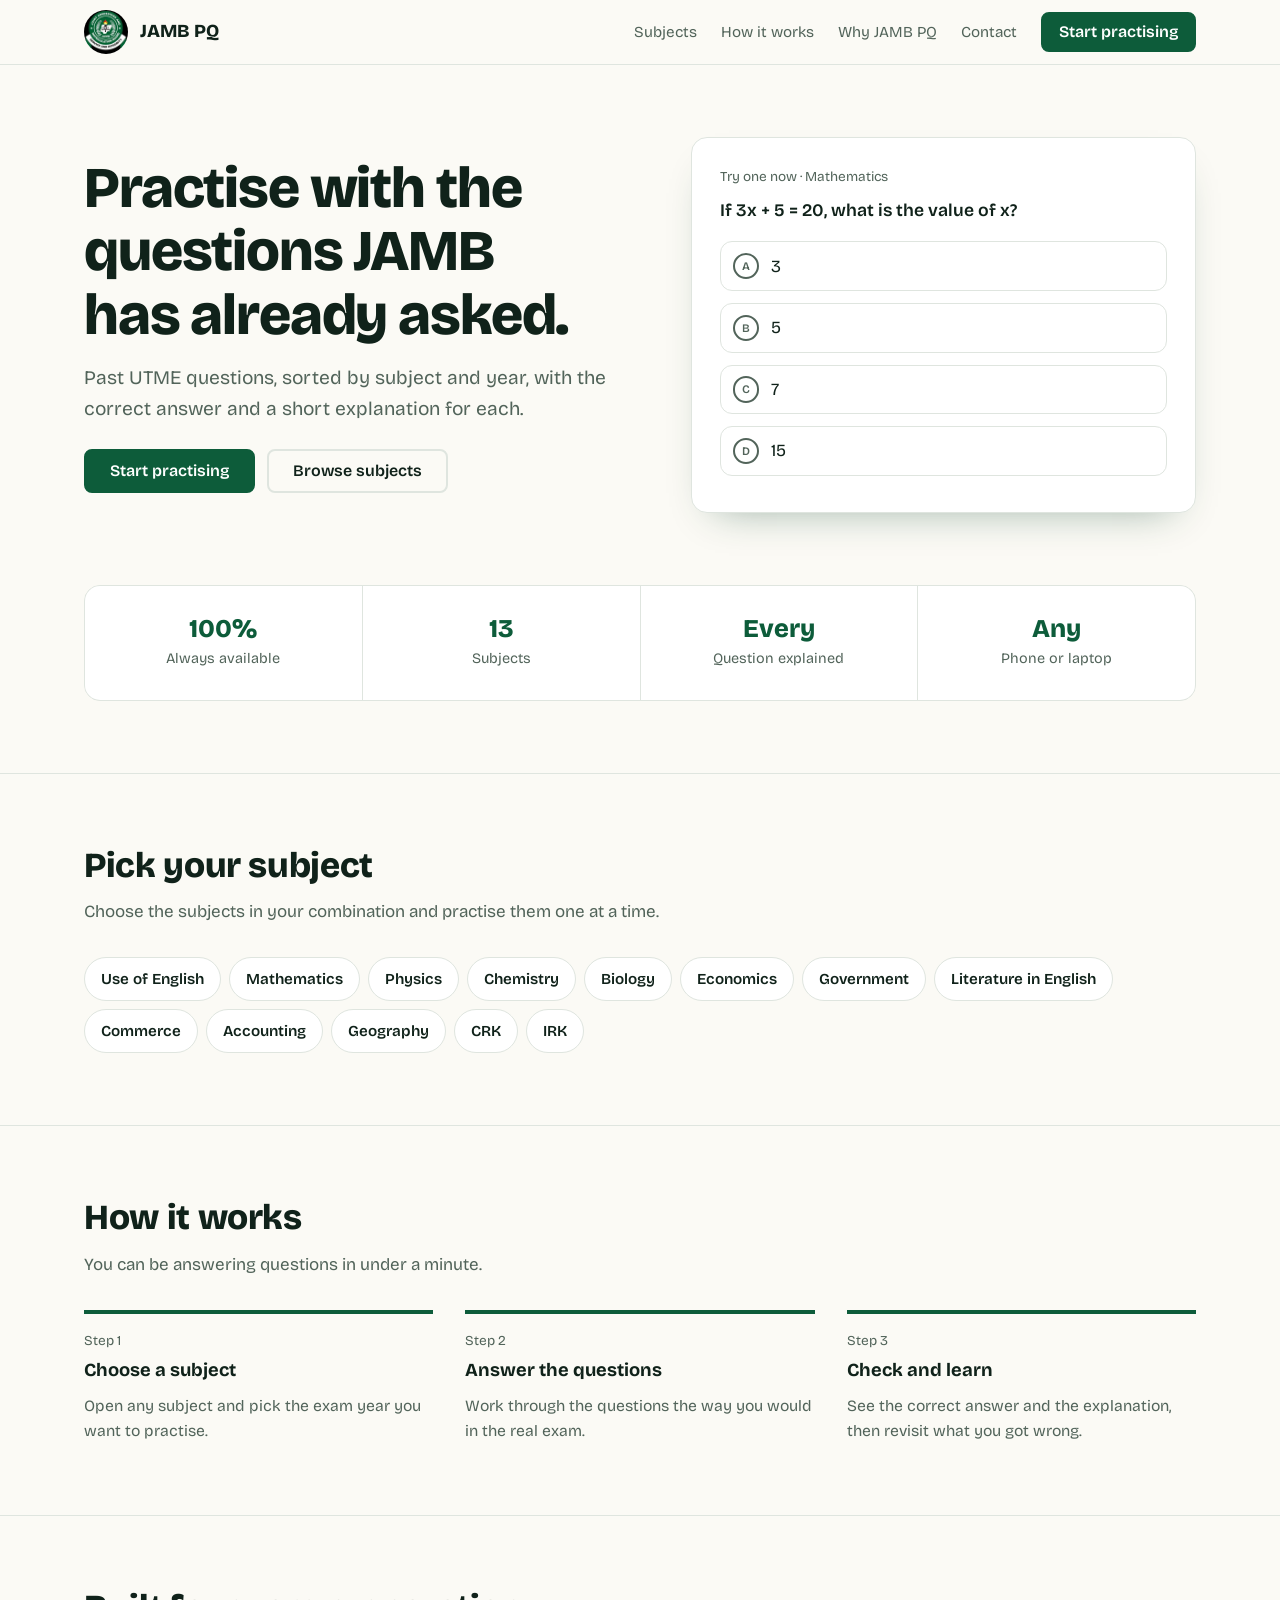
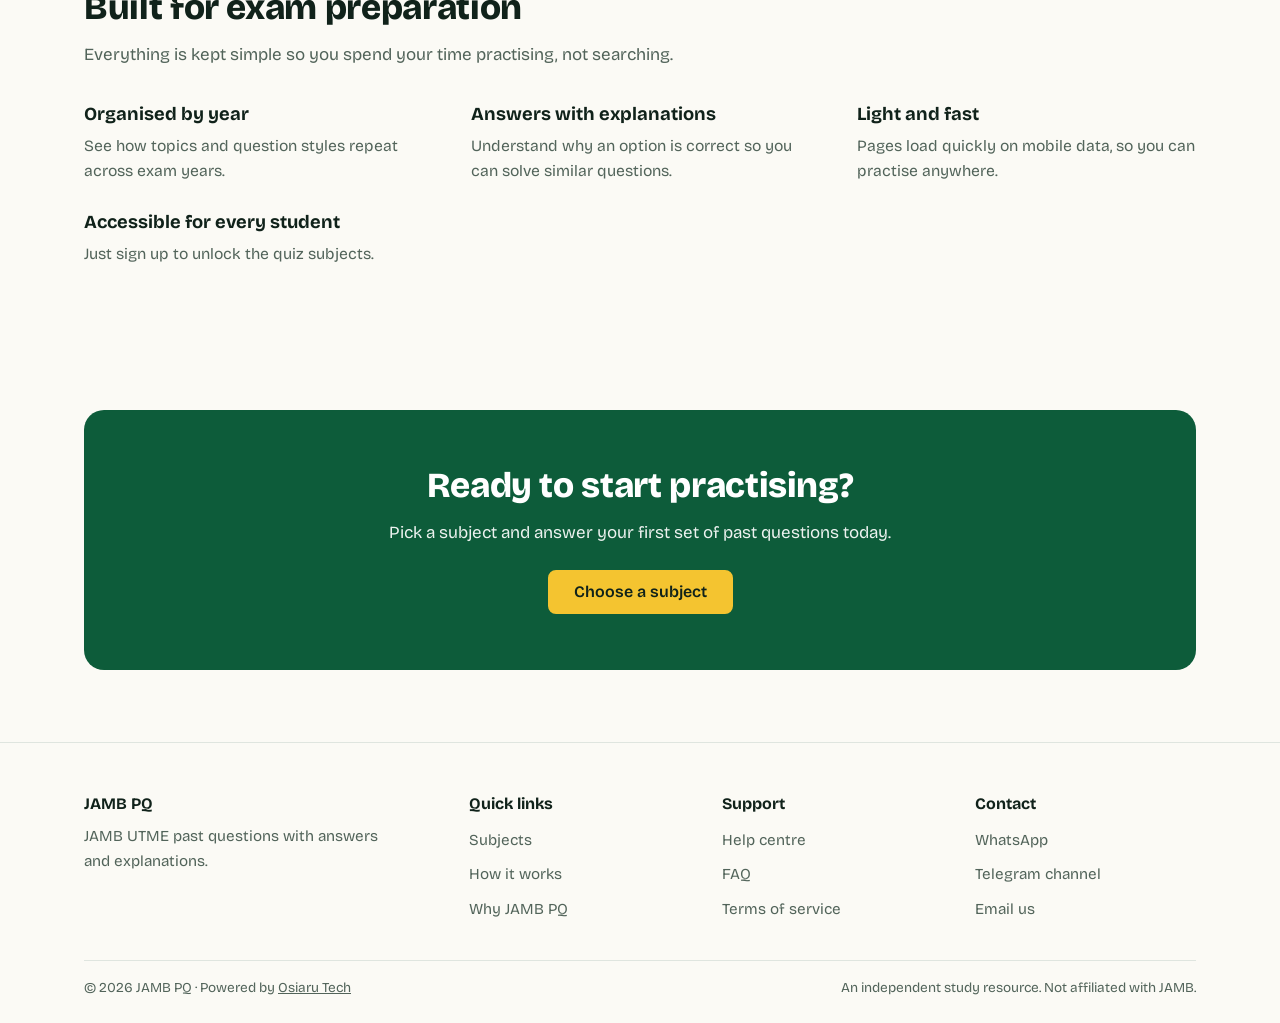
==== commit cfbce344: "meia" ====
--- a/index.html
+++ b/index.html
@@ -9,8 +9,8 @@
 
   <title>JAMB Past Questions &amp; Answers | JAMB PQ</title>
   <meta name="description"
-    content="Practise JAMB UTME past questions by subject and year, with answers and explanations. avaiable and works on any phone.">
-  <meta name="keywords" content="JAMB past questions, UTME past questions, JAMB practice, JAMB CBT,JAMB questions">
+    content="Practise JAMB UTME past questions by subject and year, with answers and explanations. Works on any phone.">
+  <meta name="keywords" content="JAMB past questions, UTME past questions, JAMB practice, JAMB CBT, JAMB questions">
   <meta name="author" content="Osiaru">
   <meta name="robots" content="index, follow">
   <link rel="canonical" href="https://jamb-pq.osiaru.top/">
@@ -28,7 +28,9 @@
     content="Practise JAMB UTME past questions by subject and year, with answers and explanations.">
   <meta name="twitter:image" content="https://jamb-pq.osiaru.top/img/og.png">
 
-  <meta name="theme-color" content="#0d5c3a">
+  <meta name="theme-color" content="#0d5c3a" media="(prefers-color-scheme: light)">
+  <meta name="theme-color" content="#0d1a13" media="(prefers-color-scheme: dark)">
+  <meta name="color-scheme" content="light dark">
   <meta name="format-detection" content="telephone=no">
   <meta name="mobile-web-app-capable" content="yes">
   <meta name="apple-mobile-web-app-capable" content="yes">
@@ -45,22 +47,92 @@
   <link rel="preconnect" href="https://fonts.gstatic.com" crossorigin>
   <link href="https://fonts.googleapis.com/css2?family=Bricolage+Grotesque:wght@400;600;800&display=swap"
     rel="stylesheet">
+
   <style>
+    /* =========================================================
+       DESIGN TOKENS
+       Every colour, size, space, radius and shadow lives here.
+       (CSS variables can't be used inside @media conditions,
+        so the two breakpoints are noted as comments instead:
+        --bp-nav: 860px   --bp-sm: 600px)
+       ========================================================= */
     :root {
+      /* colour */
       --ink: #10221a;
       --muted: #52645a;
       --paper: #fbfaf5;
       --sheet: #ffffff;
+      --line: #dfe5df;
       --green: #0d5c3a;
       --green-d: #08402a;
       --pencil: #f4c430;
-      --line: #dfe5df;
       --ok: #0d7a44;
       --bad: #b3261e;
       --live: #19b866;
-    }
-
-    @media (prefers-color-scheme:dark) {
+
+      /* buttons + final banner (kept separate so dark mode keeps white-text contrast) */
+      --btn: #0d5c3a;
+      --btn-hover: #08402a;
+      --on-btn: #ffffff;
+      --final-bg: #0d5c3a;
+      --on-final: #ffffff;
+      --on-pencil: #10221a;
+      --pencil-hover: #ffd75a;
+
+      /* tinted states */
+      --ok-tint: rgba(13, 122, 68, .1);
+      --bad-tint: rgba(179, 38, 30, .08);
+      --header-bg: color-mix(in srgb, var(--paper) 94%, transparent);
+
+      /* typography (fluid) */
+      --font: "Bricolage Grotesque", system-ui, -apple-system, "Segoe UI", Roboto, sans-serif;
+      --fs-base: clamp(1rem, .96rem + .2vw, 1.0625rem);
+      --fs-sm: .9rem;
+      --fs-xs: .85rem;
+      --fs-lead: clamp(1.05rem, 1rem + .3vw, 1.2rem);
+      --fs-h1: clamp(2rem, 1.25rem + 3.6vw, 3.6rem);
+      --fs-h2: clamp(1.5rem, 1.15rem + 1.8vw, 2.2rem);
+      --fs-h3: clamp(1.05rem, 1rem + .25vw, 1.15rem);
+      --fs-stat: clamp(1.3rem, 1.1rem + 1vw, 1.6rem);
+      --lh-body: 1.6;
+      --lh-tight: 1.1;
+
+      /* spacing scale */
+      --space-1: .25rem;
+      --space-2: .5rem;
+      --space-3: .75rem;
+      --space-4: 1rem;
+      --space-5: 1.5rem;
+      --space-6: 2rem;
+      --space-7: 3rem;
+      --space-8: 4.5rem;
+      --section-y: clamp(3rem, 2rem + 4vw, 4.5rem);
+      --gutter: clamp(1rem, .6rem + 2vw, 1.5rem);
+
+      /* layout */
+      --container: 1080px;
+      --header-h: 3.5rem;
+      --logo-size: 2.5rem;
+      --tap: 2.75rem;          /* minimum touch target (44px) */
+      --measure: 46ch;
+
+      /* shape */
+      --radius-sm: .5rem;
+      --radius-md: .75rem;
+      --radius-lg: 1rem;
+      --radius-xl: 1.25rem;
+      --radius-pill: 999px;
+
+      /* depth + motion */
+      --shadow-card: 0 18px 40px -24px rgba(8, 64, 42, .45);
+      --shadow-header: 0 6px 20px -12px rgba(8, 64, 42, .5);
+      --shadow-menu: 0 14px 24px -14px rgba(8, 64, 42, .4);
+      --shadow-pop: 0 14px 40px -12px rgba(0, 0, 0, .35);
+      --ease: .15s ease;
+      --ease-slow: .5s ease;
+    }
+
+    @media (prefers-color-scheme: dark) {
       :root {
         --ink: #eef3ee;
         --muted: #a3b3a9;
@@ -69,776 +141,798 @@
         --line: #26402f;
         --green: #2fa36b;
         --green-d: #53c78e;
-      }
+        --btn: #1f8a58;
+        --btn-hover: #2fa36b;
+        --final-bg: #14573a;
+        --ok: #3fbf83;
+        --bad: #ff8a80;
+        --ok-tint: rgba(63, 191, 131, .14);
+        --bad-tint: rgba(255, 138, 128, .12);
+        --shadow-card: 0 18px 40px -24px rgba(0, 0, 0, .8);
+        --shadow-header: 0 6px 20px -12px rgba(0, 0, 0, .8);
+        --shadow-menu: 0 14px 24px -14px rgba(0, 0, 0, .8);
+      }
+    }
+
+    /* roomier container on big screens */
+    @media (min-width: 1200px) {
+      :root {
+        --container: 1160px;
+        --header-h: 4rem;
+        --logo-size: 2.75rem;
+      }
+    }
+
+    @media (min-width: 860px) {
+      :root {
+        --header-h: 4rem;
+        --logo-size: 2.75rem;
+      }
+    }
+
+    /* =========================================================
+       BASE
+       ========================================================= */
+    *,
+    *::before,
+    *::after {
+      box-sizing: border-box;
     }
 
     * {
-      box-sizing: border-box;
-      margin: 0
+      margin: 0;
     }
 
     html {
       scroll-behavior: smooth;
       -webkit-text-size-adjust: 100%;
-      scroll-padding-top: 72px
+      text-size-adjust: 100%;
+      scroll-padding-top: calc(var(--header-h) + env(safe-area-inset-top, 0px) + var(--space-2));
     }
 
     body {
-      font-family: "Bricolage Grotesque", system-ui, -apple-system, "Segoe UI", Roboto, sans-serif;
+      font-family: var(--font);
       background: var(--paper);
       color: var(--ink);
-      line-height: 1.6;
-      font-size: 17px;
+      line-height: var(--lh-body);
+      font-size: var(--fs-base);
       overflow-x: hidden;
-      padding-left: env(safe-area-inset-left);
-      padding-right: env(safe-area-inset-right);
-      padding-bottom: env(safe-area-inset-bottom)
+      -webkit-font-smoothing: antialiased;
+    }
+
+    img {
+      max-width: 100%;
+      height: auto;
+      display: block;
     }
 
     a {
-      color: inherit
+      color: inherit;
+    }
+
+    p {
+      text-wrap: pretty;
+    }
+
+    h1,
+    h2,
+    h3 {
+      text-wrap: balance;
     }
 
     :focus-visible {
       outline: 3px solid var(--pencil);
-      outline-offset: 3px
+      outline-offset: 3px;
     }
 
     .opt,
     .btn,
-    .subjects a {
+    .subjects a,
+    .menu-btn {
       -webkit-tap-highlight-color: transparent;
-      touch-action: manipulation
+      touch-action: manipulation;
     }
 
     .wrap {
-      max-width: 1080px;
-      margin: 0 auto;
-      padding: 0 20px
-    }
-
-    /* header: sticky, lifts on scroll */
+      width: 100%;
+      max-width: var(--container);
+      margin-inline: auto;
+      padding-inline: max(var(--gutter), env(safe-area-inset-left, 0px)) max(var(--gutter), env(safe-area-inset-right, 0px));
+    }
+
+    /* =========================================================
+       HEADER + NAV  (mobile first)
+       ========================================================= */
     header {
       position: sticky;
       top: 0;
       z-index: 20;
+      padding-top: env(safe-area-inset-top, 0px);
       border-bottom: 1px solid var(--line);
-      background: color-mix(in srgb, var(--paper) 94%, transparent);
-      transition: box-shadow .2s
+      background: var(--paper);
+      background: var(--header-bg);
+      transition: box-shadow var(--ease);
     }
 
     header.scrolled {
-      box-shadow: 0 6px 20px -12px rgba(8, 64, 42, .5);
+      box-shadow: var(--shadow-header);
       -webkit-backdrop-filter: blur(10px);
-      backdrop-filter: blur(10px)
+      backdrop-filter: blur(10px);
     }
 
     nav {
       display: flex;
       align-items: center;
       justify-content: space-between;
-      height: 64px;
-      position: relative
+      height: var(--header-h);
+      gap: var(--space-4);
     }
 
     .logo {
-      font-weight: 800;
-      font-size: 1.2rem;
-      text-decoration: none;
       display: flex;
       align-items: center;
-      gap: 10px
+      gap: var(--space-3);
+      font-weight: 800;
+      font-size: 1.15rem;
+      text-decoration: none;
+      min-height: var(--tap);
     }
 
     .logo img {
-      width: 50px;
-      height: 50px;
+      width: var(--logo-size);
+      height: var(--logo-size);
       border-radius: 50%;
       background: var(--green);
-      display: grid;
-      place-items: center
-    }
-/* 
-    .logo i::after {
-      content: "";
-      width: 10px;
-      height: 10px;
-      border-radius: 50%;
-      background: var(--pencil)
-    } */
-
+      object-fit: cover;
+      flex: none;
+    }
+
+    .menu-btn {
+      display: inline-flex;
+      align-items: center;
+      justify-content: center;
+      width: var(--tap);
+      height: var(--tap);
+      background: transparent;
+      border: 1px solid var(--line);
+      border-radius: var(--radius-md);
+      color: var(--ink);
+      cursor: pointer;
+    }
+
+    .menu-btn svg {
+      width: 1.4rem;
+      height: 1.4rem;
+    }
+
+    /* mobile dropdown panel: spans the full header width */
     nav ul {
+      display: none;
+      position: absolute;
+      top: 100%;
+      left: 0;
+      right: 0;
+      flex-direction: column;
+      list-style: none;
+      padding: var(--space-2) max(var(--gutter), env(safe-area-inset-right, 0px)) var(--space-4) max(var(--gutter), env(safe-area-inset-left, 0px));
+      background: var(--paper);
+      border-bottom: 1px solid var(--line);
+      box-shadow: var(--shadow-menu);
+      max-height: calc(100dvh - var(--header-h) - env(safe-area-inset-top, 0px));
+      overflow-y: auto;
+    }
+
+    nav ul.open {
       display: flex;
-      gap: 24px;
-      list-style: none;
-      padding: 0;
-      align-items: center
     }
 
     nav ul a {
+      display: flex;
+      align-items: center;
+      min-height: var(--tap);
+      padding: var(--space-2) var(--space-1);
       text-decoration: none;
       color: var(--muted);
-      font-size: .95rem
-    }
-
-    nav ul a:hover {
-      color: var(--ink)
-    }
-
-    .menu-btn {
-      display: none;
-      background: transparent;
-      border: 1px solid var(--line);
-      color: var(--ink);
-      width: 44px;
-      height: 44px;
-      border-radius: 10px;
+      font-size: 1.05rem;
+    }
+
+    nav ul li:last-child {
+      margin-top: var(--space-2);
+    }
+
+    nav ul li:last-child a {
+      justify-content: center;
+    }
+
+    /* =========================================================
+       BUTTONS
+       ========================================================= */
+    .btn {
+      display: inline-flex;
+      align-items: center;
+      justify-content: center;
+      min-height: var(--tap);
+      padding: .65rem 1.5rem;
+      background: var(--btn);
+      color: var(--on-btn);
+      font: 600 1rem/1.2 var(--font);
+      text-decoration: none;
+      text-align: center;
+      border: 2px solid var(--btn);
+      border-radius: var(--radius-sm);
       cursor: pointer;
-      align-items: center;
-      justify-content: center
-    }
-
-    .menu-btn svg {
-      width: 22px;
-      height: 22px
-    }
-
-    .btn {
-      display: inline-block;
-      background: var(--green);
-      color: #fff;
-      font-weight: 600;
-      text-decoration: none;
-      padding: 13px 24px;
-      border-radius: 8px;
-      border: 2px solid var(--green);
-      transition: background .15s;
-      font-family: inherit;
-      font-size: 1rem;
-      cursor: pointer
-    }
-
-    .btn:hover {
-      background: var(--green-d)
+      transition: background var(--ease), border-color var(--ease);
     }
 
     .btn.ghost {
       background: transparent;
       color: var(--ink);
-      border-color: var(--line)
-    }
-
-    .btn.ghost:hover {
-      border-color: var(--ink);
-      background: transparent
-    }
-
-    nav .btn {
-      padding: 8px 16px;
-      color: #fff !important
-    }
-
-    /* hero */
+      border-color: var(--line);
+    }
+
+    nav ul li:last-child a.btn {
+      color: var(--on-btn);
+    }
+
+    /* =========================================================
+       HERO
+       ========================================================= */
     .hero {
       display: grid;
-      grid-template-columns: 1.05fr .95fr;
-      gap: 48px;
+      grid-template-columns: minmax(0, 1fr);
+      gap: var(--space-6);
       align-items: center;
-      padding: 64px 5px 72px
-    }
-
-   
-
-
-    @keyframes pulse {
-      0% {
-        box-shadow: 0 0 0 0 rgba(25, 184, 102, .55)
-      }
-
-      70% {
-        box-shadow: 0 0 0 8px rgba(25, 184, 102, 0)
-      }
-
-      100% {
-        box-shadow: 0 0 0 0 rgba(25, 184, 102, 0)
-      }
+      padding-block: var(--space-6) var(--space-7);
     }
 
     h1 {
-      font-size: clamp(2.2rem, 5vw, 3.6rem);
-      line-height: 1.08;
+      font-size: var(--fs-h1);
+      line-height: var(--lh-tight);
       font-weight: 800;
-      letter-spacing: -.02em
+      letter-spacing: -.02em;
     }
 
     .lead {
       color: var(--muted);
-      font-size: 1.15rem;
-      margin: 20px 0 28px;
-      max-width: 46ch
+      font-size: var(--fs-lead);
+      margin: var(--space-4) 0 var(--space-5);
+      max-width: var(--measure);
     }
 
     .cta {
       display: flex;
-      flex-wrap: wrap;
-      gap: 12px
-    }
-
-    .note {
-      margin-top: 16px;
-      font-size: .9rem;
-      color: var(--muted)
+      flex-direction: column;
+      gap: var(--space-3);
     }
 
     .sheet {
+      width: 100%;
+      max-width: 36rem;
       background: var(--sheet);
       border: 1px solid var(--line);
-      border-radius: 14px;
-      padding: 24px;
-      box-shadow: 0 18px 40px -24px rgba(8, 64, 42, .45)
+      border-radius: var(--radius-lg);
+      padding: var(--space-5) var(--space-4);
+      box-shadow: var(--shadow-card);
     }
 
     .sheet small {
       color: var(--muted);
-      font-size: .85rem
+      font-size: var(--fs-xs);
     }
 
     .sheet p.q {
       font-weight: 600;
       font-size: 1.1rem;
-      margin: 8px 0 16px
+      margin: var(--space-2) 0 var(--space-4);
     }
 
     .opt {
       display: flex;
       align-items: center;
-      gap: 14px;
+      gap: var(--space-3);
       width: 100%;
+      min-height: 3.1rem;
       text-align: left;
       font: inherit;
-      color: inherit;
+      color: var(--ink);
       background: transparent;
       border: 1px solid var(--line);
-      border-radius: 10px;
-      padding: 11px 14px;
-      margin-bottom: 10px;
-      cursor: pointer
-    }
-
-    .opt:hover:not(:disabled) {
-      border-color: var(--green)
+      border-radius: var(--radius-md);
+      padding: var(--space-2) var(--space-3);
+      margin-bottom: var(--space-3);
+      cursor: pointer;
+      transition: border-color var(--ease), background var(--ease);
+    }
+
+    .opt:disabled {
+      color: var(--ink);       /* keep text readable after answering (esp. dark mode) */
+      cursor: default;
     }
 
     .opt .b {
       flex: none;
-      width: 26px;
-      height: 26px;
+      width: 1.65rem;
+      height: 1.65rem;
       border-radius: 50%;
       border: 2px solid var(--muted);
       display: grid;
       place-items: center;
       font-size: .72rem;
       font-weight: 600;
-      color: var(--muted)
+      color: var(--muted);
     }
 
     .opt.right {
       border-color: var(--ok);
-      background: rgba(13, 122, 68, .1)
+      background: var(--ok-tint);
     }
 
     .opt.right .b {
       background: var(--ok);
       border-color: var(--ok);
-      color: #fff
+      color: var(--paper);
     }
 
     .opt.wrong {
       border-color: var(--bad);
-      background: rgba(179, 38, 30, .08)
+      background: var(--bad-tint);
     }
 
     .opt.wrong .b {
       background: var(--bad);
       border-color: var(--bad);
-      color: #fff
+      color: var(--paper);
     }
 
     .expl {
       display: none;
-      margin-top: 6px;
+      margin-top: var(--space-2);
       font-size: .95rem;
       color: var(--muted);
       border-left: 4px solid var(--pencil);
-      padding-left: 12px
+      padding-left: var(--space-3);
     }
 
     .expl.show {
-      display: block
-    }
-
-    /* stats bar */
+      display: block;
+    }
+
+    /* =========================================================
+       STATS  (1px-gap trick keeps dividers right at any column count)
+       ========================================================= */
     .stats {
       display: grid;
-      grid-template-columns: repeat(4, 1fr);
+      grid-template-columns: repeat(2, minmax(0, 1fr));
+      gap: 1px;
+      background: var(--line);
       border: 1px solid var(--line);
+      border-radius: var(--radius-lg);
+      overflow: hidden;
+      margin-bottom: var(--section-y);
+    }
+
+    .stats div {
       background: var(--sheet);
-      border-radius: 14px;
-      margin-bottom: 72px
-    }
-
-    .stats div {
-      padding: 22px 16px;
+      padding: var(--space-5) var(--space-3);
       text-align: center;
-      border-left: 1px solid var(--line)
-    }
-
-    .stats div:first-child {
-      border-left: 0
     }
 
     .stats b {
       display: block;
-      font-size: 1.5rem;
+      font-size: var(--fs-stat);
       font-weight: 800;
       color: var(--green);
-      line-height: 1.2
+      line-height: 1.2;
     }
 
     .stats span {
-      font-size: .88rem;
-      color: var(--muted)
-    }
-
+      font-size: var(--fs-sm);
+      color: var(--muted);
+    }
+
+    /* =========================================================
+       SECTIONS
+       ========================================================= */
     section {
-      padding: 72px 0;
-      border-top: 1px solid var(--line)
+      padding-block: var(--section-y);
+      border-top: 1px solid var(--line);
+    }
+
+    section.start {
+      border-top: 0;
+      padding-bottom: 0;
     }
 
     h2 {
-      font-size: clamp(1.6rem, 3.2vw, 2.2rem);
+      font-size: var(--fs-h2);
       line-height: 1.15;
       font-weight: 800;
       letter-spacing: -.01em;
-      margin-bottom: 12px
+      margin-bottom: var(--space-3);
     }
 
     .sub {
       color: var(--muted);
       max-width: 56ch;
-      margin-bottom: 36px
+      margin-bottom: var(--space-6);
     }
 
     .subjects {
       display: flex;
       flex-wrap: wrap;
-      gap: 10px
+      gap: var(--space-2);
     }
 
     .subjects a {
+      display: inline-flex;
+      align-items: center;
+      min-height: var(--tap);
+      padding: var(--space-2) var(--space-4);
       text-decoration: none;
+      font-weight: 600;
+      font-size: .95rem;
+      background: var(--sheet);
       border: 1px solid var(--line);
-      background: var(--sheet);
-      padding: 10px 18px;
-      border-radius: 999px;
-      font-weight: 600;
-      font-size: .95rem
-    }
-
-    .subjects a:hover {
-      border-color: var(--green);
-      color: var(--green)
+      border-radius: var(--radius-pill);
+      transition: border-color var(--ease), color var(--ease);
     }
 
     .subjects .loading {
       color: var(--muted);
-      font-weight: 400
-    }
-
+      font-weight: 400;
+    }
+
+    /* steps + features reflow by available width, no breakpoints needed */
     .steps {
       display: grid;
-      grid-template-columns: repeat(3, 1fr);
-      gap: 32px;
+      grid-template-columns: repeat(auto-fit, minmax(min(100%, 15rem), 1fr));
+      gap: var(--space-5) var(--space-6);
       list-style: none;
       padding: 0;
-      counter-reset: s
+      counter-reset: s;
     }
 
     .steps li {
       counter-increment: s;
-      padding-top: 16px;
-      border-top: 4px solid var(--green)
+      padding-top: var(--space-4);
+      border-top: 4px solid var(--green);
     }
 
     .steps li::before {
       content: "Step " counter(s);
-      font-size: .85rem;
+      display: block;
+      font-size: var(--fs-xs);
       color: var(--muted);
-      display: block;
-      margin-bottom: 4px
+      margin-bottom: var(--space-1);
     }
 
     .steps h3 {
-      font-size: 1.15rem;
-      margin-bottom: 6px
+      font-size: var(--fs-h3);
+      margin-bottom: var(--space-2);
     }
 
     .steps p {
       color: var(--muted);
-      font-size: .98rem
+      font-size: .98rem;
     }
 
     .feat {
       display: grid;
-      grid-template-columns: repeat(2, 1fr);
-      gap: 28px 48px
+      grid-template-columns: repeat(auto-fit, minmax(min(100%, 19rem), 1fr));
+      gap: var(--space-5) var(--space-7);
     }
 
     .feat h3 {
-      font-size: 1.1rem;
-      margin-bottom: 4px
+      font-size: var(--fs-h3);
+      margin-bottom: var(--space-1);
     }
 
     .feat p {
       color: var(--muted);
-      font-size: .98rem
+      font-size: .98rem;
     }
 
     .final {
-      background: var(--green);
-      color: #fff;
-      border-radius: 18px;
-      padding: 56px 32px;
+      background: var(--final-bg);
+      color: var(--on-final);
+      border-radius: var(--radius-xl);
+      padding: clamp(2.5rem, 2rem + 3vw, 3.5rem) var(--space-5);
       text-align: center;
-      margin-bottom: 72px
+      margin-bottom: var(--section-y);
     }
 
     .final h2 {
-      color: #fff
+      color: var(--on-final);
     }
 
     .final p {
-      opacity: .9;
-      margin: 0 auto 24px;
-      max-width: 48ch
+      opacity: .92;
+      margin: 0 auto var(--space-5);
+      max-width: 48ch;
     }
 
     .final .btn {
+      width: 100%;
       background: var(--pencil);
       border-color: var(--pencil);
-      color: #10221a
-    }
-
-    .final .btn:hover {
-      background: #ffd75a
-    }
-
-    /* footer */
+      color: var(--on-pencil);
+    }
+
+    /* =========================================================
+       FOOTER
+       ========================================================= */
     footer {
       border-top: 1px solid var(--line);
-      padding: 48px 0 24px;
+      padding: var(--space-7) 0 calc(var(--space-5) + env(safe-area-inset-bottom, 0px));
       color: var(--muted);
-      font-size: .95rem
+      font-size: .95rem;
     }
 
     .fcols {
       display: grid;
-      grid-template-columns: 1.6fr 1fr 1fr 1fr;
-      gap: 32px
+      grid-template-columns: minmax(0, 1fr);
+      gap: var(--space-5);
     }
 
     .fcols h3 {
       color: var(--ink);
       font-size: 1rem;
-      margin-bottom: 10px
+      margin-bottom: var(--space-2);
     }
 
     .fcols ul {
       list-style: none;
-      padding: 0
+      padding: 0;
     }
 
     .fcols li {
-      margin-bottom: 6px
+      margin-bottom: var(--space-1);
     }
 
     .fcols a {
-      text-decoration: none
-    }
-
-    .fcols a:hover {
-      color: var(--green);
-      text-decoration: underline
+      display: inline-block;
+      padding-block: .2rem;
+      text-decoration: none;
     }
 
     .fbrand p {
       max-width: 34ch;
-      margin-top: 8px
+      margin-top: var(--space-2);
     }
 
     .fbottom {
-      margin-top: 36px;
-      padding-top: 18px;
+      display: flex;
+      flex-direction: column;
+      gap: var(--space-2);
+      margin-top: var(--space-6);
+      padding-top: var(--space-4);
       border-top: 1px solid var(--line);
-      display: flex;
-      flex-wrap: wrap;
-      gap: 8px 16px;
-      justify-content: space-between;
-      font-size: .88rem
-    }
-
-    /* install banner */
+      font-size: var(--fs-xs);
+    }
+
+    /* =========================================================
+       INSTALL BANNER
+       ========================================================= */
     .install {
       position: fixed;
-      left: 12px;
-      right: 12px;
-      bottom: calc(12px + env(safe-area-inset-bottom));
-      max-width: 440px;
-      margin: 0 auto;
+      left: max(var(--space-3), env(safe-area-inset-left, 0px));
+      right: max(var(--space-3), env(safe-area-inset-right, 0px));
+      bottom: calc(var(--space-3) + env(safe-area-inset-bottom, 0px));
+      max-width: 27.5rem;
+      margin-inline: auto;
       z-index: 30;
+      display: none;
+      align-items: center;
+      gap: var(--space-3);
+      padding: var(--space-3) var(--space-3) var(--space-3) var(--space-4);
       background: var(--sheet);
       border: 1px solid var(--line);
-      border-radius: 14px;
-      box-shadow: 0 14px 40px -12px rgba(0, 0, 0, .35);
-      padding: 12px 12px 12px 16px;
-      display: none;
-      align-items: center;
-      gap: 12px
+      border-radius: var(--radius-lg);
+      box-shadow: var(--shadow-pop);
     }
 
     .install.show {
-      display: flex
+      display: flex;
     }
 
     .install p {
       flex: 1;
       font-size: .92rem;
-      line-height: 1.35
+      line-height: 1.35;
     }
 
     .install .btn {
-      padding: 9px 16px;
-      font-size: .92rem
+      min-height: 2.5rem;
+      padding: var(--space-2) var(--space-4);
+      font-size: .92rem;
     }
 
     .install button.x {
+      flex: none;
+      width: var(--tap);
+      height: var(--tap);
       background: transparent;
       border: 0;
       color: var(--muted);
       font-size: 1.1rem;
       cursor: pointer;
-      width: 32px;
-      height: 32px
-    }
-
-    /* scroll reveal (only when JS is on) */
+    }
+
+    /* =========================================================
+       SCROLL REVEAL (only when JS is on)
+       ========================================================= */
     .js .fade-in {
       opacity: 0;
       transform: translateY(14px);
-      transition: opacity .5s ease, transform .5s ease
+      transition: opacity var(--ease-slow), transform var(--ease-slow);
     }
 
     .js .fade-in.in {
       opacity: 1;
-      transform: none
-    }
-
-    @media (max-width:820px) {
+      transform: none;
+    }
+
+    /* =========================================================
+       HOVER (only on devices that can hover, so touch never "sticks")
+       ========================================================= */
+    @media (hover: hover) {
+      .btn:hover {
+        background: var(--btn-hover);
+        border-color: var(--btn-hover);
+      }
+
+      .btn.ghost:hover {
+        background: transparent;
+        border-color: var(--ink);
+      }
+
+      .final .btn:hover {
+        background: var(--pencil-hover);
+        border-color: var(--pencil-hover);
+      }
+
+      .opt:hover:not(:disabled) {
+        border-color: var(--green);
+      }
+
+      .subjects a:hover {
+        border-color: var(--green);
+        color: var(--green);
+      }
+
+      nav ul a:hover {
+        color: var(--ink);
+      }
+
+      .fcols a:hover {
+        color: var(--green);
+        text-decoration: underline;
+      }
+    }
+
+    /* =========================================================
+       ≥ 600px  (large phones, small tablets)
+       ========================================================= */
+    @media (min-width: 600px) {
+      .cta {
+        flex-direction: row;
+        flex-wrap: wrap;
+      }
+
+      .sheet {
+        padding: var(--space-5);
+      }
+
+      .stats {
+        grid-template-columns: repeat(4, minmax(0, 1fr));
+      }
+
+      .stats div {
+        padding-block: calc(var(--space-5) + var(--space-1));
+      }
+
+      .final .btn {
+        width: auto;
+      }
+
+      .fcols {
+        grid-template-columns: repeat(3, minmax(0, 1fr));
+      }
+
+      .fbrand {
+        grid-column: 1 / -1;
+      }
+
+      .fbottom {
+        flex-direction: row;
+        flex-wrap: wrap;
+        justify-content: space-between;
+      }
+    }
+
+    /* =========================================================
+       ≥ 860px  (tablets landscape, laptops, desktops)
+       ========================================================= */
+    @media (min-width: 860px) {
+      .menu-btn {
+        display: none;
+      }
+
+      nav ul {
+        display: flex;
+        position: static;
+        flex-direction: row;
+        align-items: center;
+        gap: var(--space-5);
+        padding: 0;
+        background: transparent;
+        border: 0;
+        box-shadow: none;
+        max-height: none;
+        overflow: visible;
+      }
+
+      nav ul a {
+        min-height: 0;
+        padding: 0;
+        font-size: .95rem;
+      }
+
+      nav ul li:last-child {
+        margin-top: 0;
+      }
+
+      nav ul li:last-child a.btn {
+        min-height: 2.5rem;
+        padding: var(--space-2) var(--space-4);
+      }
+
       .hero {
-        grid-template-columns: 1fr;
-        gap: 32px;
-        padding: 36px 9px 48px
-      }
-
-      .steps,
-      .feat {
-        grid-template-columns: 1fr
-      }
-
-      .steps {
-        gap: 24px
-      }
-
-      .feat {
-        gap: 22px
-      }
-
-      section {
-        padding: 48px 0
-      }
-
-      .sub {
-        margin-bottom: 24px
-      }
-
-      .stats {
-        grid-template-columns: repeat(2, 1fr);
-        margin-bottom: 48px
-      }
-
-      .stats div:nth-child(3) {
-        border-left: 0
-      }
-
-      .stats div:nth-child(n+3) {
-        border-top: 1px solid var(--line)
+        grid-template-columns: 1.05fr .95fr;
+        gap: var(--space-7);
+        padding-block: var(--space-8);
+      }
+
+      .sheet {
+        max-width: none;
+        padding: var(--space-5) calc(var(--space-5) + var(--space-1));
       }
 
       .fcols {
-        grid-template-columns: 1fr 1fr
+        grid-template-columns: 1.6fr 1fr 1fr 1fr;
+        gap: var(--space-6);
       }
 
       .fbrand {
-        grid-column: 1/-1
-      }
-
-      .menu-btn {
-        display: inline-flex
-      }
-
-      nav ul {
-        display: none;
-        position: absolute;
-        top: 100%;
-        left: -20px;
-        right: -20px;
-        flex-direction: column;
-        align-items: stretch;
-        gap: 0;
-        background: var(--paper);
-        border-bottom: 1px solid var(--line);
-        box-shadow: 0 14px 24px -14px rgba(8, 64, 42, .4);
-        padding: 8px 20px 16px
-      }
-
-      nav ul.open {
-        display: flex
-      }
-
-      nav ul li a {
-        display: block;
-        padding: 13px 4px;
-        font-size: 1.05rem
-      }
-
-      nav ul li:last-child {
-        margin-top: 8px
-      }
-
-      nav ul li:last-child a {
-        text-align: center;
-        padding: 14px
-      }
-    }
-
-    @media (max-width:560px) {
-      body {
-        font-size: 16px
-      }
-
-      .wrap {
-        padding: 0 16px
-      }
-
-      nav {
-        height: 56px
-      }
-
-      nav ul {
-        left: -16px;
-        right: -16px;
-        padding: 8px 16px 16px
-      }
-
-      .logo {
-        font-size: 1.1rem
-      }
-
-      h1 {
-        font-size: 2.05rem;
-        line-height: 1.12
-      }
-
-      .lead {
-        font-size: 1.05rem;
-        margin: 14px 0 22px
-      }
-
-      .cta {
-        flex-direction: column
-      }
-
-      .cta .btn {
-        width: 100%;
-        text-align: center;
-        padding: 15px 20px
-      }
-
-      .note {
-        text-align: center
-      }
-
-      .sheet {
-        padding: 18px 16px;
-        border-radius: 12px
-      }
-
-      .sheet p.q {
-        font-size: 1.05rem
-      }
-
-      .opt {
-        min-height: 50px;
-        padding: 10px 12px;
-        gap: 12px
-      }
-
-      .subjects {
-        gap: 8px
-      }
-
-      .subjects a {
-        padding: 9px 14px;
-        font-size: .9rem
-      }
-
-      .steps li {
-        padding-top: 12px
-      }
-
-      .final {
-        padding: 40px 20px;
-        margin-bottom: 48px;
-        border-radius: 14px
-      }
-
-      .final .btn {
-        width: 100%;
-        text-align: center
-      }
-
-      .fcols {
-        grid-template-columns: 1fr
-      }
-
-      footer {
-        padding-top: 36px
-      }
-    }
-
-    @media (prefers-reduced-motion:reduce) {
+        grid-column: auto;
+      }
+    }
+
+    /* short landscape phones: keep the sticky header from eating the screen */
+    @media (max-height: 480px) and (orientation: landscape) {
+      :root {
+        --header-h: 3rem;
+        --logo-size: 2rem;
+      }
+
+      .hero {
+        padding-block: var(--space-5);
+      }
+    }
+
+    @media (prefers-reduced-motion: reduce) {
       html {
-        scroll-behavior: auto
+        scroll-behavior: auto;
       }
 
       * {
         transition: none !important;
-        animation: none !important
+        animation: none !important;
       }
 
       .js .fade-in {
         opacity: 1;
-        transform: none
+        transform: none;
       }
     }
   </style>
@@ -848,7 +942,7 @@
   <header id="mainHeader">
     <div class="wrap">
       <nav aria-label="Main">
-        <a class="logo" href="/"> <img src="./img/icon-192.png" alt="" srcset=""> JAMB PQ</a>
+        <a class="logo" href="/"><img src="./img/icon-192.png" width="44" height="44" alt=""> JAMB PQ</a>
         <button class="menu-btn" id="menuBtn" aria-label="Open menu" aria-expanded="false" aria-controls="navList">
           <svg viewBox="0 0 24 24" fill="none" stroke="currentColor" stroke-width="2.2" stroke-linecap="round"
             aria-hidden="true">
@@ -949,13 +1043,13 @@
           </div>
           <div class="fade-in">
             <h3>Accessible for every student</h3>
-            <p>just sign-up and unlock the Quizzes subjects.</p>
+            <p>Just sign up to unlock the quiz subjects.</p>
           </div>
         </div>
       </div>
     </section>
 
-    <section id="start" style="border-top:0;padding-bottom:0">
+    <section id="start" class="start">
       <div class="wrap">
         <div class="final fade-in">
           <h2>Ready to start practising?</h2>
@@ -1012,101 +1106,107 @@
   </div>
 
   <script>
-      (function () {
-        /* ---------- config ---------- */
-        var API_URL = "";      // e.g. "https://api.example.com" – expects GET /subjects -> {data:[{name}]}
-        var APP_URL = "";      // practice app URL, e.g. "/app/". Empty keeps links on this page.
-        var FALLBACK = ["Use of English", "Mathematics", "Physics", "Chemistry", "Biology", "Economics", "Government", "Literature in English", "Commerce", "Accounting", "Geography", "CRK", "IRK"];
-
-        document.getElementById('yr').textContent = new Date().getFullYear();
-
-        /* ---------- sample question ---------- */
-        var opts = document.querySelectorAll('#opts .opt'), expl = document.getElementById('expl'), done = false;
-        opts.forEach(function (o) {
-          o.addEventListener('click', function () {
-            if (done) return; done = true;
-            opts.forEach(function (x) { x.disabled = true; if (x.dataset.k === 'B') x.classList.add('right'); });
-            if (o.dataset.k !== 'B') o.classList.add('wrong');
-            expl.classList.add('show');
+    (function () {
+      /* ---------- config ---------- */
+      var API_URL = "";      // e.g. "https://api.example.com" – expects GET /subjects -> {data:[{name}]}
+      var APP_URL = "";      // practice app URL, e.g. "/app/". Empty keeps links on this page.
+      var FALLBACK = ["Use of English", "Mathematics", "Physics", "Chemistry", "Biology", "Economics", "Government", "Literature in English", "Commerce", "Accounting", "Geography", "CRK", "IRK"];
+
+      document.getElementById('yr').textContent = new Date().getFullYear();
+
+      /* ---------- sample question ---------- */
+      var opts = document.querySelectorAll('#opts .opt'), expl = document.getElementById('expl'), done = false;
+      opts.forEach(function (o) {
+        o.addEventListener('click', function () {
+          if (done) return; done = true;
+          opts.forEach(function (x) { x.disabled = true; if (x.dataset.k === 'B') x.classList.add('right'); });
+          if (o.dataset.k !== 'B') o.classList.add('wrong');
+          expl.classList.add('show');
+        });
+      });
+
+      /* ---------- subjects: API with 100-minute localStorage cache, static fallback ---------- */
+      var box = document.getElementById('subjectList');
+      function render(list) {
+        box.innerHTML = "";
+        list.forEach(function (name) {
+          var a = document.createElement('a');
+          a.textContent = name;
+          a.href = APP_URL ? APP_URL + "?subject=" + encodeURIComponent(name) : "#start";
+          box.appendChild(a);
+        });
+      }
+      function load() {
+        if (!API_URL) { render(FALLBACK); return; }
+        var cached = null;
+        try { cached = JSON.parse(localStorage.getItem("jambSubjects")); } catch (e) { }
+        if (cached && cached.expires > Date.now()) { render(cached.data); return; }
+        fetch(API_URL + "/subjects").then(function (r) {
+          if (!r.ok) throw new Error(r.status);
+          return r.json();
+        }).then(function (j) {
+          var list = j.data.map(function (s) { return String(s.name).split("_").join(" "); });
+          try { localStorage.setItem("jambSubjects", JSON.stringify({ expires: Date.now() + 100 * 60 * 1000, data: list })); } catch (e) { }
+          render(list);
+        }).catch(function () { render(FALLBACK); });
+      }
+      load();
+
+      /* ---------- mobile menu ---------- */
+      var btn = document.getElementById('menuBtn'), list = document.getElementById('navList');
+      function setMenu(open) {
+        list.classList.toggle('open', open);
+        btn.setAttribute('aria-expanded', open);
+        btn.setAttribute('aria-label', open ? 'Close menu' : 'Open menu');
+      }
+      btn.addEventListener('click', function (e) { e.stopPropagation(); setMenu(!list.classList.contains('open')); });
+      list.addEventListener('click', function (e) { if (e.target.closest('a')) setMenu(false); });
+      document.addEventListener('click', function (e) { if (!list.contains(e.target)) setMenu(false); });
+      document.addEventListener('keydown', function (e) { if (e.key === 'Escape') setMenu(false); });
+      /* reset the menu state when rotating / resizing up to the desktop layout */
+      if (window.matchMedia) {
+        var mq = window.matchMedia('(min-width: 860px)');
+        var onChange = function (e) { if (e.matches) setMenu(false); };
+        if (mq.addEventListener) mq.addEventListener('change', onChange); else if (mq.addListener) mq.addListener(onChange);
+      }
+
+      /* ---------- header lifts on scroll ---------- */
+      var header = document.getElementById('mainHeader');
+      window.addEventListener('scroll', function () {
+        header.classList.toggle('scrolled', window.scrollY > 50);
+      }, { passive: true });
+
+      /* ---------- fade in on scroll ---------- */
+      var items = document.querySelectorAll('.fade-in');
+      if ('IntersectionObserver' in window) {
+        var io = new IntersectionObserver(function (entries) {
+          entries.forEach(function (en) {
+            if (en.isIntersecting) { en.target.classList.add('in'); io.unobserve(en.target); }
           });
-        });
-
-        /* ---------- subjects: API with 100-minute localStorage cache, static fallback ---------- */
-        var box = document.getElementById('subjectList');
-        function render(list) {
-          box.innerHTML = "";
-          list.forEach(function (name) {
-            var a = document.createElement('a');
-            a.textContent = name;
-            a.href = APP_URL ? APP_URL + "?subject=" + encodeURIComponent(name) : "#start";
-            box.appendChild(a);
-          });
-        }
-        function load() {
-          if (!API_URL) { render(FALLBACK); return; }
-          var cached = null;
-          try { cached = JSON.parse(localStorage.getItem("jambSubjects")); } catch (e) { }
-          if (cached && cached.expires > Date.now()) { render(cached.data); return; }
-          fetch(API_URL + "/subjects").then(function (r) {
-            if (!r.ok) throw new Error(r.status);
-            return r.json();
-          }).then(function (j) {
-            var list = j.data.map(function (s) { return String(s.name).split("_").join(" "); });
-            try { localStorage.setItem("jambSubjects", JSON.stringify({ expires: Date.now() + 100 * 60 * 1000, data: list })); } catch (e) { }
-            render(list);
-          }).catch(function () { render(FALLBACK); });
-        }
-        load();
-
-        /* ---------- mobile menu ---------- */
-        var btn = document.getElementById('menuBtn'), list = document.getElementById('navList');
-        function setMenu(open) {
-          list.classList.toggle('open', open);
-          btn.setAttribute('aria-expanded', open);
-          btn.setAttribute('aria-label', open ? 'Close menu' : 'Open menu');
-        }
-        btn.addEventListener('click', function (e) { e.stopPropagation(); setMenu(!list.classList.contains('open')); });
-        list.addEventListener('click', function (e) { if (e.target.closest('a')) setMenu(false); });
-        document.addEventListener('click', function (e) { if (!list.contains(e.target)) setMenu(false); });
-        document.addEventListener('keydown', function (e) { if (e.key === 'Escape') setMenu(false); });
-
-        /* ---------- header lifts on scroll ---------- */
-        var header = document.getElementById('mainHeader');
-        window.addEventListener('scroll', function () {
-          header.classList.toggle('scrolled', window.scrollY > 50);
-        }, { passive: true });
-
-        /* ---------- fade in on scroll ---------- */
-        var items = document.querySelectorAll('.fade-in');
-        if ('IntersectionObserver' in window) {
-          var io = new IntersectionObserver(function (entries) {
-            entries.forEach(function (en) {
-              if (en.isIntersecting) { en.target.classList.add('in'); io.unobserve(en.target); }
-            });
-          }, { threshold: 0.1 });
-          items.forEach(function (el, i) { el.style.transitionDelay = (i % 4) * 70 + 'ms'; io.observe(el); });
-        } else {
-          items.forEach(function (el) { el.classList.add('in'); });
-        }
-
-        /* ---------- install prompt (shows only when the browser allows it) ---------- */
-        var deferred = null, banner = document.getElementById('installPrompt');
-        window.addEventListener('beforeinstallprompt', function (e) {
-          e.preventDefault(); deferred = e;
-          var dismissed = false;
-          try { dismissed = sessionStorage.getItem('installDismissed'); } catch (err) { }
-          if (!dismissed) banner.classList.add('show');
-        });
-        document.getElementById('installBtn').addEventListener('click', function () {
-          if (!deferred) return;
-          deferred.prompt();
-          deferred.userChoice.finally(function () { deferred = null; banner.classList.remove('show'); });
-        });
-        document.getElementById('installDismiss').addEventListener('click', function () {
-          banner.classList.remove('show');
-          try { sessionStorage.setItem('installDismissed', '1'); } catch (err) { }
-        });
-      })();
+        }, { threshold: 0.1 });
+        items.forEach(function (el, i) { el.style.transitionDelay = (i % 4) * 70 + 'ms'; io.observe(el); });
+      } else {
+        items.forEach(function (el) { el.classList.add('in'); });
+      }
+
+      /* ---------- install prompt (shows only when the browser allows it) ---------- */
+      var deferred = null, banner = document.getElementById('installPrompt');
+      window.addEventListener('beforeinstallprompt', function (e) {
+        e.preventDefault(); deferred = e;
+        var dismissed = false;
+        try { dismissed = sessionStorage.getItem('installDismissed'); } catch (err) { }
+        if (!dismissed) banner.classList.add('show');
+      });
+      document.getElementById('installBtn').addEventListener('click', function () {
+        if (!deferred) return;
+        deferred.prompt();
+        deferred.userChoice.finally(function () { deferred = null; banner.classList.remove('show'); });
+      });
+      document.getElementById('installDismiss').addEventListener('click', function () {
+        banner.classList.remove('show');
+        try { sessionStorage.setItem('installDismissed', '1'); } catch (err) { }
+      });
+    })();
   </script>
 </body>
 
